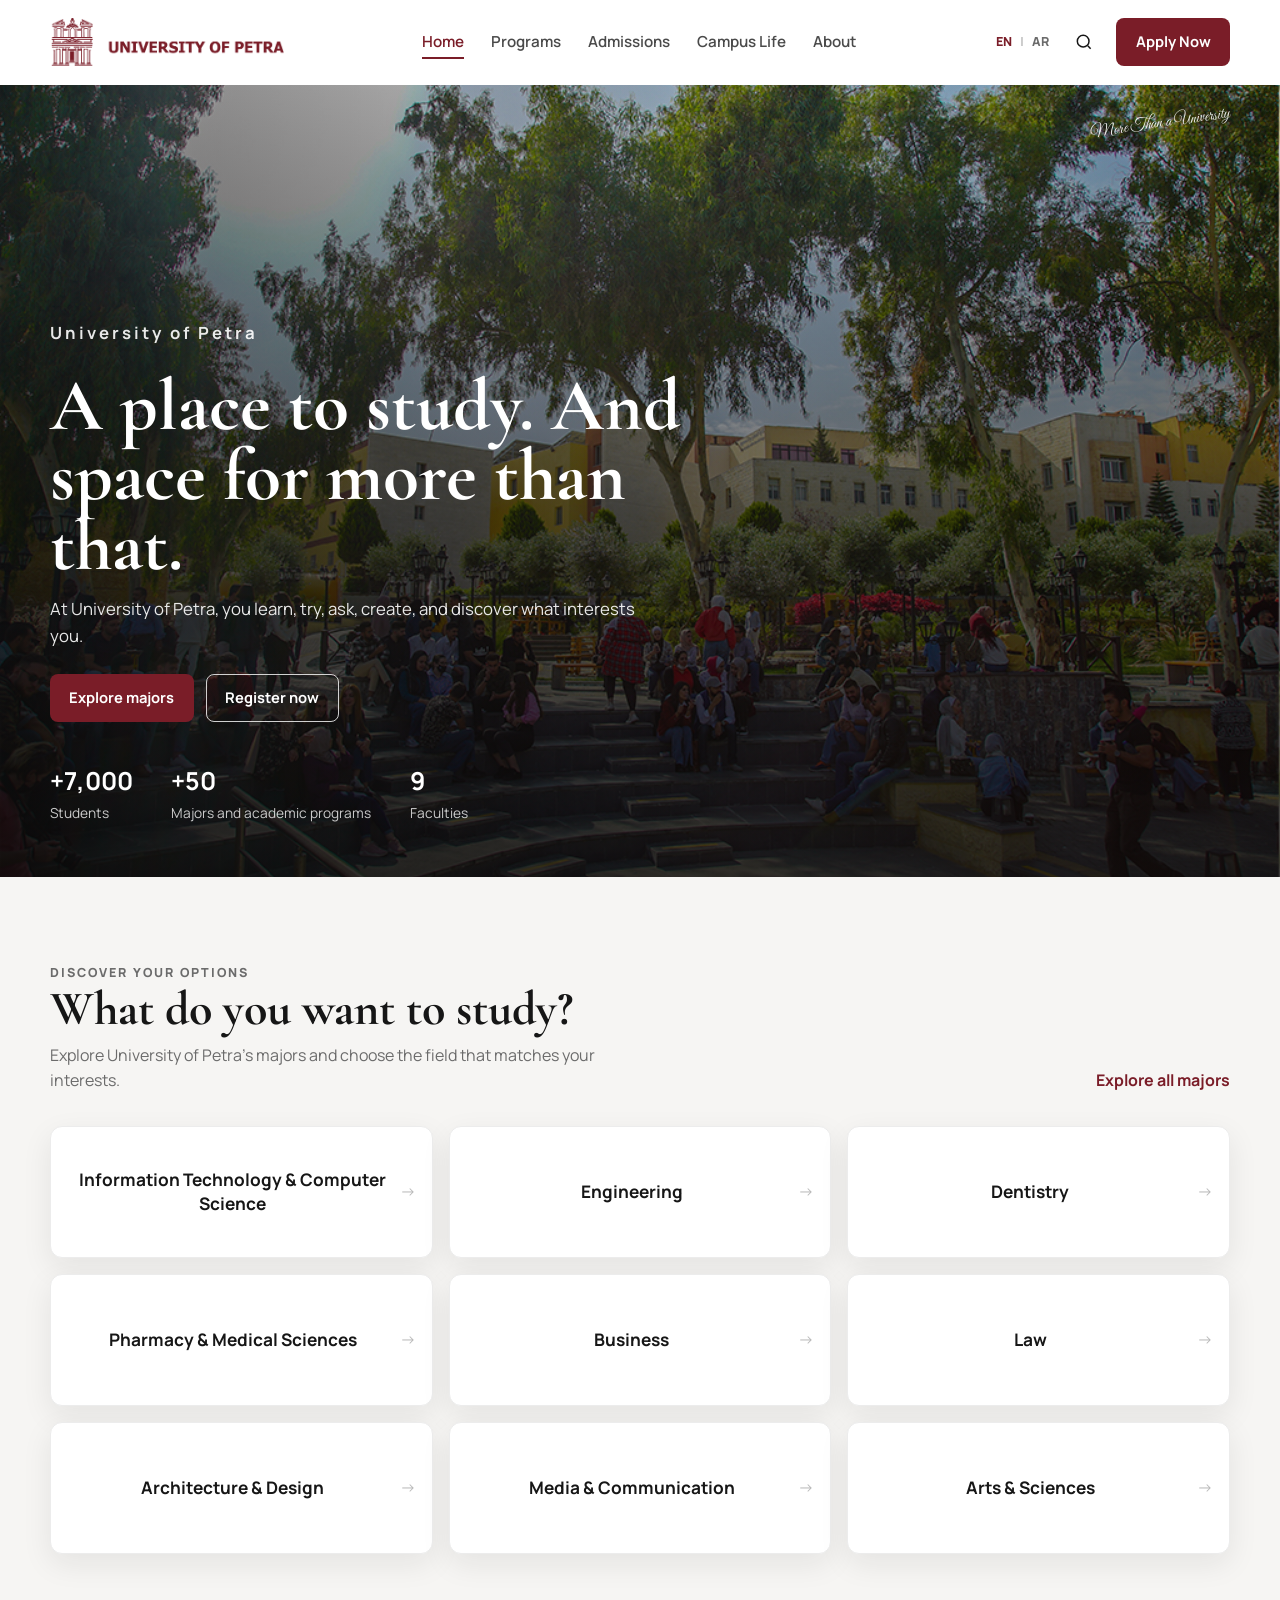
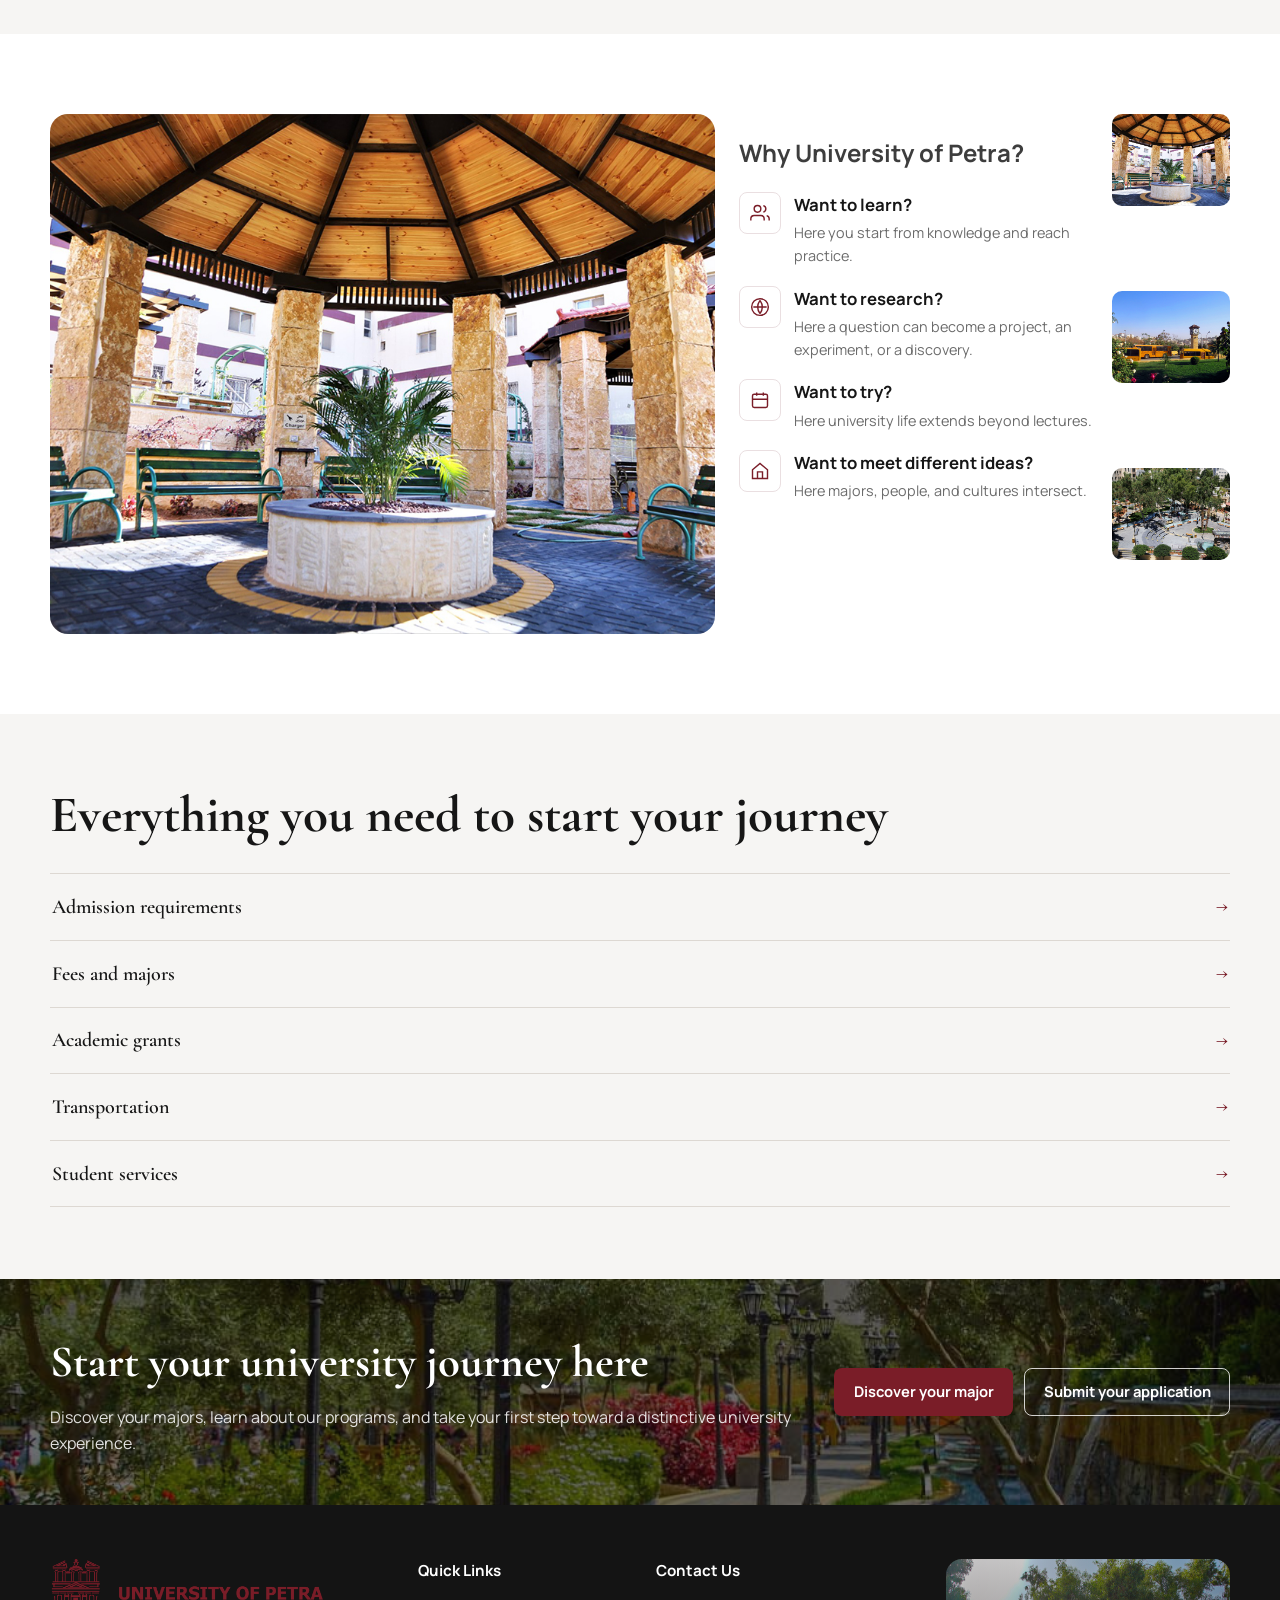
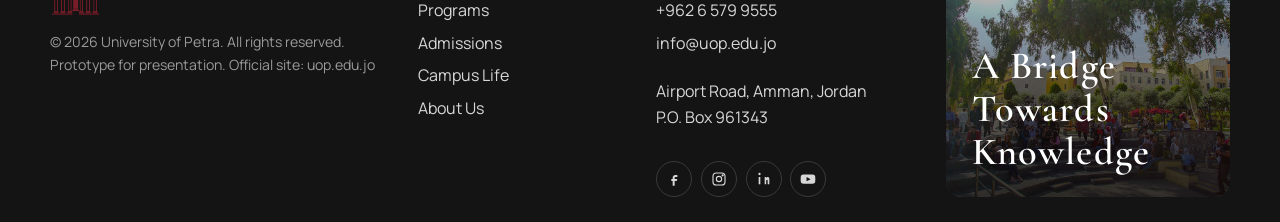
==== index.html @ ee1292a7 "Publish landing-page copy updates to GitHub Pages." ====
<!DOCTYPE html>
<html lang="en">
  <head>
    <meta charset="utf-8" />
    <meta name="viewport" content="width=device-width, initial-scale=1" />
    <title>University of Petra | Your Future Starts Here</title>
    <meta
      name="description"
      content="University of Petra in Amman, Jordan is home to 7,000 undergraduate and master's students across nine faculties. Explore programs, admissions, and campus life."
    />
    <link rel="canonical" href="https://www.uop.edu.jo/En/Pages/default.aspx" />
    <link rel="alternate" hreflang="en" href="index.html" />
    <link rel="alternate" hreflang="ar" href="ar/index.html" />
    <link rel="alternate" hreflang="x-default" href="index.html" />
    <meta name="robots" content="index,follow" />
    <meta property="og:type" content="website" />
    <meta property="og:title" content="University of Petra | Your Future Starts Here" />
    <meta
      property="og:description"
      content="A private university in Amman, Jordan with nine faculties, 7,000 students, and a multicultural campus community."
    />
    <meta property="og:url" content="https://www.uop.edu.jo/En/Pages/default.aspx" />
    <meta property="og:image" content="assets/images/hero-campus.jpg" />
    <meta property="og:locale" content="en_JO" />
    <meta name="twitter:card" content="summary_large_image" />
    <meta name="twitter:title" content="University of Petra" />
    <meta
      name="twitter:description"
      content="Discover undergraduate and master's programs at University of Petra in Amman, Jordan."
    />
    <link rel="icon" href="assets/images/favicon.png" type="image/png" />
    <link rel="preconnect" href="https://fonts.googleapis.com" />
    <link rel="preconnect" href="https://fonts.gstatic.com" crossorigin />
    <link
      href="https://fonts.googleapis.com/css2?family=Cormorant+Garamond:wght@600;700&family=Great+Vibes&family=Manrope:wght@400;600;700;800&display=swap"
      rel="stylesheet"
    />
    <link rel="stylesheet" href="css/style.css" />
    <script type="application/ld+json">
      {
        "@context": "https://schema.org",
        "@type": "CollegeOrUniversity",
        "name": "University of Petra",
        "alternateName": ["جامعة البترا", "UOP", "Petra University"],
        "url": "https://www.uop.edu.jo/En/Pages/default.aspx",
        "logo": "https://www.uop.edu.jo/assets/images/petra_logoEn.png",
        "email": "info@uop.edu.jo",
        "telephone": "+962-6-5799555",
        "address": {
          "@type": "PostalAddress",
          "streetAddress": "Airport Road",
          "addressLocality": "Amman",
          "addressCountry": "JO",
          "postOfficeBoxNumber": "961343"
        },
        "sameAs": [
          "https://www.facebook.com/uopface",
          "https://www.instagram.com/petra.university/",
          "https://www.linkedin.com/school/universityofpetra/",
          "https://www.youtube.com/channel/UCcmWMT3PYpx-qpSswsHRiRg",
          "https://twitter.com/petrauniversity"
        ]
      }
    </script>
  </head>
  <body>
    <a class="skip-link" href="#main">Skip to content</a>
    <header class="site-header">
      <div class="header-inner">
        <a class="brand" href="index.html">
          <img class="brand__logo" src="assets/images/uop-logo.png" width="320" height="80" alt="University of Petra Logo - A Bridge Towards Knowledge" />
        </a>
        <nav class="primary-nav" id="primary-nav" aria-label="Primary">
          <ul>
            <li><a href="index.html" aria-current="page">Home</a></li>
            <li><a href="programs.html">Programs</a></li>
            <li><a href="admissions.html">Admissions</a></li>
            <li><a href="campus-life.html">Campus Life</a></li>
            <li><a href="about.html">About</a></li>
            <li class="nav-apply"><a class="btn btn--primary" href="https://edugate.uop.edu.jo/faces/ui/pages/guest/admissionOnline/index.xhtml" rel="noopener noreferrer">Apply Now</a></li>
          </ul>
        </nav>
        <div class="header-actions">
          <nav class="lang-switch" aria-label="Language">
            <a href="index.html" hreflang="en" aria-current="true">EN</a>
            <span aria-hidden="true">|</span>
            <a href="ar/index.html" hreflang="ar" lang="ar">AR</a>
          </nav>
          <button class="icon-btn" type="button" data-open-search aria-haspopup="dialog" aria-controls="search-dialog">
            <span class="visually-hidden">Search</span>
            <svg viewBox="0 0 24 24" fill="none" stroke="currentColor" stroke-width="1.8" aria-hidden="true"><circle cx="11" cy="11" r="7"/><path d="m20 20-3.5-3.5"/></svg>
          </button>
          <a class="btn btn--primary" href="https://edugate.uop.edu.jo/faces/ui/pages/guest/admissionOnline/index.xhtml" rel="noopener noreferrer">Apply Now</a>
          <button class="nav-toggle" type="button" aria-expanded="false" aria-controls="primary-nav" aria-label="Open menu">
            <span></span>
          </button>
        </div>
      </div>
    </header>

    <main id="main">
      <section class="hero">
        <div class="hero__media">
          <img
            src="assets/images/hero-campus.jpg"
            width="1600"
            height="900"
            alt="Students gathering on the stone amphitheater steps of the University of Petra campus in Amman"
            fetchpriority="high"
          />
        </div>
        <p class="hero__script">More Than a University</p>
        <div class="container hero__content">
          <p class="hero__kicker">University of Petra</p>
          <h1>A place to study. And space for more than that.</h1>
          <p>
            At University of Petra, you learn, try, ask, create, and discover what interests you.
          </p>
          <div class="hero__actions">
            <a class="btn btn--primary" href="programs.html">Explore majors</a>
            <a class="btn btn--ghost" href="https://edugate.uop.edu.jo/faces/ui/pages/guest/admissionOnline/index.xhtml" rel="noopener noreferrer">Register now</a>
          </div>
          <div class="hero__stats">
            <div><strong>+7,000</strong><span>Students</span></div>
            <div><strong>+50</strong><span>Majors and academic programs</span></div>
            <div><strong>9</strong><span>Faculties</span></div>
          </div>
        </div>
      </section>

      <section class="section section--wash" id="programs">
        <div class="container">
          <div class="section-head">
            <div>
              <p class="eyebrow">Discover your options</p>
              <h2>What do you want to study?</h2>
              <p>Explore University of Petra’s majors and choose the field that matches your interests.</p>
            </div>
            <a class="text-link" href="programs.html">Explore all majors</a>
          </div>
          <div class="interest-grid" data-faculty-grid>
            <noscript>
              <p><a href="programs.html">View all faculties and programs</a></p>
            </noscript>
          </div>
        </div>
      </section>

      <section class="section" id="campus">
        <div class="container campus">
          <article class="campus-feature">
            <img src="assets/images/campus-main.jpg" width="900" height="700" alt="Stone pavilion and courtyard seating on the University of Petra campus" loading="lazy" />
          </article>
          <div class="campus-aside">
            <div>
              <h2>Why University of Petra?</h2>
              <ul class="life-list">
              <li>
                <a href="https://www.uop.edu.jo/En/StudentsAffairs/Pages/StudentClubs.aspx" rel="noopener noreferrer">
                  <span class="life-icon"><svg viewBox="0 0 24 24" fill="none" stroke="currentColor" stroke-width="1.7"><path d="M17 21v-2a4 4 0 0 0-4-4H5a4 4 0 0 0-4 4v2"/><circle cx="9" cy="7" r="4"/><path d="M23 21v-2a4 4 0 0 0-3-3.87M16 3.13a4 4 0 0 1 0 7.75"/></svg></span>
                  <span>
                    <h3>Want to learn?</h3>
                    <p>Here you start from knowledge and reach practice.</p>
                  </span>
                </a>
              </li>
              <li>
                <a href="https://www.uop.edu.jo/en/studentsaffairs/pages/sportsactivitydepartment.aspx" rel="noopener noreferrer">
                  <span class="life-icon"><svg viewBox="0 0 24 24" fill="none" stroke="currentColor" stroke-width="1.7"><circle cx="12" cy="12" r="10"/><path d="M4 12h16M12 4a14 14 0 0 1 0 16M12 4a14 14 0 0 0 0 16"/></svg></span>
                  <span>
                    <h3>Want to research?</h3>
                    <p>Here a question can become a project, an experiment, or a discovery.</p>
                  </span>
                </a>
              </li>
              <li>
                <a href="https://uop.edu.jo/En/News/Pages/26-48.aspx" rel="noopener noreferrer">
                  <span class="life-icon"><svg viewBox="0 0 24 24" fill="none" stroke="currentColor" stroke-width="1.7"><rect x="3" y="5" width="18" height="16" rx="2"/><path d="M16 3v4M8 3v4M3 11h18"/></svg></span>
                  <span>
                    <h3>Want to try?</h3>
                    <p>Here university life extends beyond lectures.</p>
                  </span>
                </a>
              </li>
              <li>
                <a href="https://www.uop.edu.jo/En/StudentsAffairs/Pages/FemaleStudentHousing.aspx" rel="noopener noreferrer">
                  <span class="life-icon"><svg viewBox="0 0 24 24" fill="none" stroke="currentColor" stroke-width="1.7"><path d="M3 10.5 12 3l9 7.5V21H3z"/><path d="M9 21v-8h6v8"/></svg></span>
                  <span>
                    <h3>Want to meet different ideas?</h3>
                    <p>Here majors, people, and cultures intersect.</p>
                  </span>
                </a>
              </li>
            </ul>
            </div>
            <div class="life-thumbs">
              <img src="assets/images/campus-clubs.jpg" width="236" height="184" alt="Campus pavilion used by students between classes" loading="lazy" />
              <img src="assets/images/campus-sports.jpg" width="236" height="184" alt="University of Petra buses and landscaped campus near the clock tower" loading="lazy" />
              <img src="assets/images/campus-events.jpg" width="236" height="184" alt="Landscaped courtyard and amphitheater used for campus gatherings" loading="lazy" />
            </div>
          </div>
        </div>
      </section>

      <section class="specific" id="specific" aria-labelledby="specific-heading">
        <div class="container">
          <h2 id="specific-heading">Everything you need to start your journey</h2>
          <ul class="specific-list">
            <li>
              <a href="https://uop.edu.jo/En/AdmissionsAndRegistration/Pages/AdmissionRequirements.aspx" rel="noopener noreferrer">
                <span>Admission requirements</span>
                <span class="specific-list__arrow" aria-hidden="true">→</span>
              </a>
            </li>
            <li>
              <a href="https://uop.edu.jo/En/AdmissionsAndRegistration/Pages/UniversityMajor.aspx" rel="noopener noreferrer">
                <span>Fees and majors</span>
                <span class="specific-list__arrow" aria-hidden="true">→</span>
              </a>
            </li>
            <li>
              <a href="https://uop.edu.jo/En/AdmissionsAndRegistration/Pages/AcademicGrants.aspx" rel="noopener noreferrer">
                <span>Academic grants</span>
                <span class="specific-list__arrow" aria-hidden="true">→</span>
              </a>
            </li>
            <li>
              <a href="https://www.uop.edu.jo/en/generalservicesdepartment/pages/transportation.aspx" rel="noopener noreferrer">
                <span>Transportation</span>
                <span class="specific-list__arrow" aria-hidden="true">→</span>
              </a>
            </li>
            <li>
              <a href="https://www.uop.edu.jo/En/StudentsAffairs/Pages/default.aspx" rel="noopener noreferrer">
                <span>Student services</span>
                <span class="specific-list__arrow" aria-hidden="true">→</span>
              </a>
            </li>
          </ul>
        </div>
      </section>

      <section class="cta">
        <img src="assets/images/cta-banner.jpg" width="1600" height="500" alt="Garden walkway and water feature on the University of Petra campus" loading="lazy" />
        <div class="cta-inner">
          <div>
            <h2>Start your university journey here</h2>
            <p>Discover your majors, learn about our programs, and take your first step toward a distinctive university experience.</p>
          </div>
          <div class="cta__actions">
            <a class="btn btn--on-dark" href="programs.html">Discover your major</a>
            <a class="btn btn--ghost" href="https://edugate.uop.edu.jo/faces/ui/pages/guest/admissionOnline/index.xhtml" rel="noopener noreferrer">Submit your application</a>
          </div>
        </div>
      </section>
    </main>

    <footer class="site-footer">
      <div class="container footer-grid">
        <div>
          <a class="brand" href="index.html">
            <img class="brand__logo" src="assets/images/uop-logo.png" width="320" height="80" alt="University of Petra Logo - A Bridge Towards Knowledge" />
          </a>
          <p class="footer-copy">© <span data-year>2026</span> University of Petra. All rights reserved.<br />Prototype for presentation. Official site: uop.edu.jo</p>
        </div>
        <div>
          <h2>Quick Links</h2>
          <ul>
            <li><a href="programs.html">Programs</a></li>
            <li><a href="admissions.html">Admissions</a></li>
            <li><a href="campus-life.html">Campus Life</a></li>
            <li><a href="about.html">About Us</a></li>
          </ul>
        </div>
        <div>
          <h2>Contact Us</h2>
          <div class="contact-list">
            <a href="tel:+96265799555">+962 6 579 9555</a>
            <a href="mailto:info@uop.edu.jo">info@uop.edu.jo</a>
            <p>Airport Road, Amman, Jordan<br />P.O. Box 961343</p>
          </div>
          <div class="social">
            <a href="https://www.facebook.com/uopface" rel="noopener noreferrer" aria-label="Facebook"><svg viewBox="0 0 24 24" fill="currentColor"><path d="M14 9h3V6h-3c-2.2 0-4 1.8-4 4v2H8v3h2v7h3v-7h3l1-3h-4v-2c0-.6.4-1 1-1z"/></svg></a>
            <a href="https://www.instagram.com/petra.university/" rel="noopener noreferrer" aria-label="Instagram"><svg viewBox="0 0 24 24" fill="none" stroke="currentColor" stroke-width="1.7"><rect x="3" y="3" width="18" height="18" rx="5"/><circle cx="12" cy="12" r="4"/><circle cx="17.5" cy="6.5" r="0.8" fill="currentColor"/></svg></a>
            <a href="https://www.linkedin.com/school/universityofpetra/" rel="noopener noreferrer" aria-label="LinkedIn"><svg viewBox="0 0 24 24" fill="currentColor"><path d="M6.5 9H4v11h2.5zm-1.25-6.2A1.75 1.75 0 1 0 6.99 4.6 1.75 1.75 0 0 0 5.25 2.8zM20 20h-2.5v-5.6c0-1.9-2.2-1.8-2.2 0V20H13V9h2.4v1.5c1.1-2 4.6-2.2 4.6 1.9z"/></svg></a>
            <a href="https://www.youtube.com/channel/UCcmWMT3PYpx-qpSswsHRiRg" rel="noopener noreferrer" aria-label="YouTube"><svg viewBox="0 0 24 24" fill="currentColor"><path d="M23 12.2s0-3.2-.4-4.6c-.2-.9-.9-1.6-1.8-1.8C19.2 5.4 12 5.4 12 5.4s-7.2 0-8.8.4c-.9.2-1.6.9-1.8 1.8C1 9 1 12.2 1 12.2s0 3.2.4 4.6c.2.9.9 1.6 1.8 1.8 1.6.4 8.8.4 8.8.4s7.2 0 8.8-.4c.9-.2 1.6-.9 1.8-1.8.4-1.4.4-4.6.4-4.6zM9.8 15.5v-6.6l6.2 3.3z"/></svg></a>
          </div>
        </div>
        <div class="footer-motto">
          <img src="assets/images/hero-campus.jpg" alt="" loading="lazy" />
          <p>A Bridge Towards Knowledge</p>
        </div>
      </div>
    </footer>

    <dialog id="search-dialog" aria-labelledby="search-title">
      <div class="dialog-body">
        <div class="dialog-head">
          <h2 id="search-title">Search</h2>
          <button class="icon-btn" type="button" data-close-dialog aria-label="Close search">×</button>
        </div>
        <label class="visually-hidden" for="site-search">Search the site</label>
        <input id="site-search" type="search" placeholder="Search faculties, admissions, campus..." />
        <div id="search-results"></div>
      </div>
    </dialog>

    <dialog id="video-dialog" aria-labelledby="video-title">
      <div class="dialog-body">
        <div class="dialog-head">
          <h2 id="video-title">University of Petra on YouTube</h2>
          <button class="icon-btn" type="button" data-close-dialog aria-label="Close">×</button>
        </div>
        <div class="video-frame">
          <p>
            Watch official university videos on the
            <a href="https://www.youtube.com/channel/UCcmWMT3PYpx-qpSswsHRiRg" rel="noopener noreferrer">University of Petra YouTube channel</a>.
          </p>
        </div>
      </div>
    </dialog>

    <script src="js/data.js" defer></script>
    <script src="js/main.js" defer></script>
  </body>
</html>
---- css/style.css ----
:root {
  --maroon: #7a1d28;
  --maroon-dark: #5c141d;
  --maroon-soft: #f6e9eb;
  --ink: #161616;
  --text: #3d3d3d;
  --muted: #6b6b6b;
  --line: #e6e6e6;
  --paper: #ffffff;
  --wash: #f6f5f3;
  --footer: #141414;
  --radius: 10px;
  --radius-lg: 18px;
  --shadow: 0 10px 30px rgba(22, 22, 22, 0.08);
  --container: 1180px;
  --header-h: 84px;
  --font: "Manrope", "Segoe UI", Tahoma, sans-serif;
  --serif: "Cormorant Garamond", Georgia, "Times New Roman", serif;
  --script: "Great Vibes", "Segoe Script", cursive;
  color-scheme: light;
}

*,
*::before,
*::after {
  box-sizing: border-box;
}

html {
  scroll-behavior: smooth;
}

body {
  margin: 0;
  font-family: var(--font);
  color: var(--text);
  background: var(--paper);
  line-height: 1.6;
  overflow-x: hidden;
}

img {
  max-width: 100%;
  height: auto;
  display: block;
}

a {
  color: inherit;
}

button,
input {
  font: inherit;
}

:focus-visible {
  outline: 2px solid var(--maroon);
  outline-offset: 3px;
}

.skip-link {
  position: absolute;
  inset-inline-start: 1rem;
  top: -100px;
  background: var(--maroon);
  color: #fff;
  padding: 0.7rem 1rem;
  z-index: 1000;
}

.skip-link:focus {
  top: 0.75rem;
}

.visually-hidden {
  position: absolute;
  width: 1px;
  height: 1px;
  padding: 0;
  margin: -1px;
  overflow: hidden;
  clip: rect(0, 0, 0, 0);
  white-space: nowrap;
  border: 0;
}

.container {
  width: min(calc(100% - 2rem), var(--container));
  margin-inline: auto;
}

.site-header {
  position: sticky;
  top: 0;
  z-index: 50;
  background: #fff;
  min-height: var(--header-h);
  display: flex;
  align-items: center;
  border-bottom: 1px solid transparent;
}

.site-header.is-scrolled {
  border-bottom-color: var(--line);
  box-shadow: 0 8px 24px rgba(0, 0, 0, 0.04);
}

.header-inner {
  display: flex;
  align-items: center;
  justify-content: space-between;
  flex-wrap: nowrap;
  gap: 1rem;
  width: min(calc(100% - 2rem), var(--container));
  margin-inline: auto;
  min-height: var(--header-h);
  height: var(--header-h);
}

.brand {
  display: flex;
  align-items: center;
  text-decoration: none;
  color: var(--ink);
  flex-shrink: 0;
}

.brand__logo {
  height: 48px;
  width: auto;
  max-width: min(260px, 46vw);
  display: block;
}

.site-footer .brand__logo {
  height: 56px;
  max-width: 280px;
}

.nav-toggle {
  display: none;
  width: 44px;
  height: 44px;
  border: 0;
  background: transparent;
  cursor: pointer;
  padding: 0;
}

.nav-toggle span,
.nav-toggle span::before,
.nav-toggle span::after {
  display: block;
  width: 22px;
  height: 2px;
  background: var(--ink);
  position: relative;
  margin-inline: auto;
}

.nav-toggle span::before,
.nav-toggle span::after {
  content: "";
  position: absolute;
  inset-inline-start: 0;
}

.nav-toggle span::before {
  top: -7px;
}

.nav-toggle span::after {
  top: 7px;
}

.primary-nav {
  flex: 1 1 auto;
  min-width: 0;
}

.primary-nav ul {
  display: flex;
  justify-content: center;
  flex-wrap: nowrap;
  gap: 1.7rem;
  list-style: none;
  margin: 0;
  padding: 0;
}

.primary-nav a {
  text-decoration: none;
  color: #4a4a4a;
  font-weight: 600;
  font-size: 0.95rem;
  padding: 0.4rem 0;
  position: relative;
}

.primary-nav a[aria-current="page"] {
  color: var(--maroon);
}

.primary-nav a[aria-current="page"]::after {
  content: "";
  position: absolute;
  inset-inline: 0;
  bottom: 0;
  height: 2px;
  background: var(--maroon);
}

.nav-apply {
  display: none;
}

.lang-switch {
  display: flex;
  align-items: center;
  gap: 0.35rem;
  font-weight: 800;
  font-size: 0.78rem;
  flex-shrink: 0;
}

.lang-switch a {
  text-decoration: none;
  color: #6b6b6b;
  padding: 0.2rem 0.15rem;
}

.lang-switch a[aria-current="true"] {
  color: var(--maroon);
}

.lang-switch span {
  color: #c5c5c5;
}

.header-actions {
  display: flex;
  flex-direction: row;
  flex-wrap: nowrap;
  align-items: center;
  gap: 0.7rem;
  flex-shrink: 0;
}

.header-actions .btn {
  white-space: nowrap;
  flex-shrink: 0;
}

.icon-btn {
  width: 42px;
  height: 42px;
  border: 0;
  background: transparent;
  color: var(--ink);
  cursor: pointer;
  display: grid;
  place-items: center;
}

.icon-btn svg {
  width: 20px;
  height: 20px;
}

.btn {
  display: inline-flex;
  align-items: center;
  justify-content: center;
  gap: 0.5rem;
  min-height: 46px;
  padding: 0.7rem 1.15rem;
  border-radius: 8px;
  text-decoration: none;
  font-weight: 700;
  font-size: 0.92rem;
  border: 1px solid transparent;
  cursor: pointer;
  transition: transform 0.15s ease, background 0.15s ease, color 0.15s ease;
}

.btn:hover {
  transform: translateY(-1px);
}

.btn--primary {
  background: var(--maroon);
  color: #fff;
}

.btn--primary:hover {
  background: var(--maroon-dark);
}

.btn--ghost {
  background: transparent;
  color: #fff;
  border-color: rgba(255, 255, 255, 0.8);
}

.btn--light {
  background: #fff;
  color: var(--maroon);
}

.btn--on-dark {
  background: var(--maroon);
  color: #fff;
}

.eyebrow {
  color: var(--maroon);
  font-size: 0.78rem;
  font-weight: 800;
  letter-spacing: 0.16em;
  text-transform: uppercase;
  margin: 0 0 0.55rem;
}

.hero {
  position: relative;
  min-height: min(88vh, 820px);
  color: #fff;
  display: flex;
  align-items: flex-end;
  isolation: isolate;
}

.hero__media {
  position: absolute;
  inset: 0;
  z-index: -2;
}

.hero__media img {
  width: 100%;
  height: 100%;
  object-fit: cover;
  object-position: center 45%;
}

.hero::after {
  content: "";
  position: absolute;
  inset: 0;
  z-index: -1;
  background:
    linear-gradient(180deg, rgba(10, 8, 8, 0.08) 0%, rgba(10, 8, 8, 0.55) 55%, rgba(10, 8, 8, 0.78) 100%),
    linear-gradient(90deg, rgba(10, 8, 8, 0.45) 0%, rgba(10, 8, 8, 0.08) 55%);
}

.hero__script {
  position: absolute;
  inset-block-start: 1.6rem;
  inset-inline-end: max(1.5rem, calc((100% - var(--container)) / 2));
  font-family: var(--script);
  font-size: clamp(1.8rem, 3vw, 2.7rem);
  transform: rotate(-8deg);
  color: rgba(255, 255, 255, 0.92);
  pointer-events: none;
}

.hero__content {
  padding: 4.5rem 0 3.2rem;
  max-width: 640px;
}

@media (min-width: 1025px) {
  .hero__content {
    margin-inline-start: max(1rem, calc((100% - var(--container)) / 2));
    margin-inline-end: auto;
  }
}

.hero__kicker {
  letter-spacing: 0.18em;
  font-size: 0.78rem;
  font-weight: 700;
  margin: 0 0 0.8rem;
}

.hero h1 {
  font-family: var(--serif);
  font-size: clamp(2.6rem, 6vw, 4.6rem);
  line-height: 0.95;
  color: #fff;
  margin: 0 0 1rem;
  font-weight: 700;
}

.hero p {
  max-width: 38rem;
  color: rgba(255, 255, 255, 0.9);
  margin: 0 0 1.5rem;
  font-size: 1.05rem;
}

.hero__actions {
  display: flex;
  flex-wrap: wrap;
  gap: 0.75rem;
  margin-bottom: 2.4rem;
}

.hero__stats {
  display: flex;
  flex-wrap: wrap;
  gap: 2rem 2.4rem;
}

.hero__stats div strong {
  display: block;
  font-size: 1.55rem;
  color: #fff;
}

.hero__stats div span {
  font-size: 0.86rem;
  color: rgba(255, 255, 255, 0.78);
}

.section {
  padding: 5rem 0;
}

.section--wash {
  background: var(--wash);
}

.section-head {
  display: grid;
  grid-template-columns: 1fr auto;
  gap: 1rem 2rem;
  align-items: end;
  margin-bottom: 2rem;
}

.section-head h2,
.page-hero h1,
.faculty-panel h2 {
  font-family: var(--serif);
  color: var(--ink);
  font-size: clamp(2rem, 4vw, 3rem);
  line-height: 1.1;
  margin: 0;
}

.section-head p {
  margin: 0.4rem 0 0;
  color: var(--muted);
  max-width: 36rem;
}

.text-link {
  color: var(--maroon);
  font-weight: 700;
  text-decoration: none;
}

.text-link:hover {
  text-decoration: underline;
}

.interest-grid {
  display: grid;
  grid-template-columns: repeat(3, 1fr);
  gap: 1rem;
}

.interest-card {
  background: #fff;
  border: 1px solid #ececec;
  border-radius: 12px;
  padding-block: 1.55rem;
  padding-inline: 1.35rem 2.4rem;
  min-height: 132px;
  text-decoration: none;
  display: flex;
  align-items: center;
  justify-content: center;
  text-align: center;
  box-shadow: var(--shadow);
  position: relative;
  transition: transform 0.15s ease, box-shadow 0.15s ease;
}

.interest-card:hover {
  transform: translateY(-3px);
  box-shadow: 0 12px 28px rgba(50, 30, 28, 0.1);
}

.interest-card:hover h3 {
  color: var(--maroon);
}

.interest-card h3 {
  margin: 0;
  color: var(--ink);
  font-size: 1.08rem;
  line-height: 1.35;
  overflow-wrap: anywhere;
  transition: color 0.15s ease;
}

.interest-card__icon,
.interest-card__meta {
  display: none;
}

.interest-card__arrow {
  position: absolute;
  inset-inline-end: 1rem;
  top: 50%;
  transform: translateY(-50%);
  color: #b9b9b9;
}

.campus {
  display: grid;
  grid-template-columns: 1.15fr 0.85fr;
  gap: 1.5rem;
  align-items: stretch;
}

.campus-feature {
  position: relative;
  min-height: 520px;
  border-radius: var(--radius-lg);
  overflow: hidden;
  color: #fff;
}

.campus-feature img {
  width: 100%;
  height: 100%;
  object-fit: cover;
  position: absolute;
  inset: 0;
}

.campus-feature__copy {
  position: relative;
  z-index: 1;
  height: 100%;
  display: flex;
  flex-direction: column;
  justify-content: flex-end;
  padding: 2rem;
  background: linear-gradient(180deg, transparent 20%, rgba(12, 8, 8, 0.78) 100%);
}

.campus-feature .eyebrow {
  display: inline-block;
  background: var(--maroon);
  color: #fff;
  padding: 0.28rem 0.55rem;
  border-radius: 4px;
  letter-spacing: 0.12em;
}

.campus-feature h2 {
  font-family: var(--serif);
  font-size: clamp(2rem, 4vw, 2.8rem);
  margin: 0.2rem 0 0.7rem;
  color: #fff;
}

.campus-aside {
  display: grid;
  grid-template-columns: 1fr auto;
  gap: 1rem;
}

.life-list {
  list-style: none;
  margin: 0;
  padding: 0;
  display: grid;
  gap: 1.15rem;
}

.life-list a {
  display: grid;
  grid-template-columns: 42px 1fr;
  gap: 0.85rem;
  text-decoration: none;
  align-items: start;
}

.life-list h3 {
  margin: 0;
  color: var(--ink);
  font-size: 1.05rem;
}

.life-list p {
  margin: 0.15rem 0 0;
  color: var(--muted);
  font-size: 0.9rem;
}

.life-icon {
  width: 42px;
  height: 42px;
  border-radius: 8px;
  border: 1px solid #eadfe1;
  color: var(--maroon);
  display: grid;
  place-items: center;
}

.life-icon svg {
  width: 20px;
  height: 20px;
}

.life-thumbs {
  display: grid;
  gap: 0.7rem;
}

.life-thumbs img {
  width: 118px;
  height: 92px;
  object-fit: cover;
  border-radius: 10px;
}

.specific {
  background: var(--wash);
  padding: 4.5rem 0;
}

.specific h2 {
  font-family: var(--serif);
  color: var(--ink);
  font-size: clamp(2rem, 4.5vw, 3.2rem);
  line-height: 1.15;
  font-weight: 700;
  margin: 0 0 1.8rem;
  white-space: nowrap;
}

.specific-list {
  list-style: none;
  margin: 0;
  padding: 0;
  border-top: 1px solid #ddd8d2;
}

.specific-list a {
  display: flex;
  align-items: center;
  justify-content: space-between;
  gap: 1rem;
  min-height: 64px;
  padding: 1.05rem 0.15rem;
  border-bottom: 1px solid #ddd8d2;
  text-decoration: none;
  color: var(--ink);
  font-family: var(--serif);
  font-size: clamp(1.05rem, 2vw, 1.25rem);
  font-weight: 600;
}

.specific-list a:hover,
.specific-list a:focus-visible {
  color: var(--maroon);
}

.specific-list__arrow {
  color: var(--maroon);
  font-size: 1.15rem;
  flex-shrink: 0;
  transition: transform 0.15s ease;
}

.specific-list a:hover .specific-list__arrow {
  transform: translateX(4px);
}

[dir="rtl"] .specific-list a:hover .specific-list__arrow {
  transform: translateX(-4px);
}

.journey {
  text-align: center;
}

.journey h2 {
  font-family: var(--serif);
  font-size: clamp(2rem, 4vw, 3rem);
  margin: 0.2rem 0 0.4rem;
  color: var(--ink);
}

.steps {
  display: grid;
  grid-template-columns: repeat(4, 1fr);
  gap: 1rem;
  margin-top: 2.6rem;
  position: relative;
}

.steps::before {
  content: "";
  position: absolute;
  top: 27px;
  inset-inline: 8%;
  border-top: 2px dotted #d7c4c7;
  z-index: 0;
}

.step {
  position: relative;
  z-index: 1;
}

.step__num {
  width: 54px;
  height: 54px;
  margin-inline: auto;
  border-radius: 50%;
  background: var(--maroon);
  color: #fff;
  display: grid;
  place-items: center;
  font-weight: 800;
  font-size: 1.2rem;
}

.step h3 {
  margin: 1rem 0 0.3rem;
  color: var(--ink);
}

.step p {
  margin: 0;
  color: var(--muted);
  font-size: 0.92rem;
}

.cta {
  position: relative;
  color: #fff;
  isolation: isolate;
  min-height: 220px;
  display: flex;
  align-items: center;
}

.cta img {
  position: absolute;
  inset: 0;
  width: 100%;
  height: 100%;
  object-fit: cover;
  z-index: -2;
}

.cta::after {
  content: "";
  position: absolute;
  inset: 0;
  background: rgba(12, 8, 8, 0.58);
  z-index: -1;
}

.cta-inner {
  display: flex;
  justify-content: space-between;
  gap: 1.5rem;
  align-items: center;
  width: min(calc(100% - 2rem), var(--container));
  margin-inline: auto;
  padding: 3rem 0;
}

.cta h2 {
  font-family: var(--serif);
  font-size: clamp(2rem, 4vw, 2.8rem);
  margin: 0 0 0.4rem;
  color: #fff;
}

.cta p {
  margin: 0;
  color: rgba(255, 255, 255, 0.86);
}

.cta__actions {
  display: flex;
  flex-wrap: wrap;
  gap: 0.7rem;
  flex-shrink: 0;
}

.site-footer {
  background: var(--footer);
  color: #d7d7d7;
  padding: 3.4rem 0 1.6rem;
}

.footer-grid {
  display: grid;
  grid-template-columns: 1.3fr 0.8fr 1fr 1.1fr;
  gap: 2rem;
}

.site-footer a {
  color: #d7d7d7;
  text-decoration: none;
}

.site-footer a:hover {
  color: #fff;
}

.site-footer .brand {
  color: #fff;
}

.footer-copy {
  margin-top: 1rem;
  color: #9a9a9a;
  font-size: 0.88rem;
}

.footer-grid h2 {
  color: #fff;
  font-size: 0.95rem;
  margin: 0 0 0.9rem;
}

.footer-grid ul {
  list-style: none;
  margin: 0;
  padding: 0;
  display: grid;
  gap: 0.45rem;
}

.contact-list {
  display: grid;
  gap: 0.45rem;
  margin-bottom: 0.9rem;
}

.social {
  display: flex;
  gap: 0.55rem;
}

.social a {
  width: 36px;
  height: 36px;
  border: 1px solid #3a3a3a;
  border-radius: 50%;
  display: grid;
  place-items: center;
}

.social svg {
  width: 16px;
  height: 16px;
}

.footer-motto {
  position: relative;
  min-height: 200px;
  border-radius: 16px;
  overflow: hidden;
  display: flex;
  align-items: flex-end;
  padding: 1.5rem 1.6rem 1.4rem;
}

.footer-motto img {
  position: absolute;
  inset: 0;
  width: 100%;
  height: 100%;
  object-fit: cover;
  object-position: center 40%;
  opacity: 1;
  filter: none;
}

.footer-motto::after {
  content: "";
  position: absolute;
  inset: 0;
  background:
    linear-gradient(180deg, rgba(18, 10, 12, 0.15) 0%, rgba(18, 10, 12, 0.42) 48%, rgba(12, 8, 8, 0.78) 100%);
}

.footer-motto p {
  position: relative;
  z-index: 1;
  font-family: var(--serif);
  font-size: clamp(1.9rem, 3vw, 2.55rem);
  line-height: 1.12;
  letter-spacing: 0.03em;
  font-weight: 600;
  color: #fff;
  margin: 0;
  max-width: 10ch;
  text-shadow: 0 10px 28px rgba(0, 0, 0, 0.4);
}

.page-hero {
  background: var(--wash);
  padding: 3.2rem 0 2.4rem;
}

.page-hero p {
  max-width: 44rem;
  color: var(--muted);
}

.prose {
  max-width: 48rem;
}

.prose img {
  width: 100%;
  border-radius: var(--radius-lg);
  margin-bottom: 1.5rem;
}

.page-hero .btn {
  margin-inline-end: 0.8rem;
  margin-top: 0.8rem;
}

.primary-nav .btn {
  text-decoration: none;
  color: #fff;
}

.primary-nav .btn::after {
  display: none;
}

.primary-nav .nav-apply a.btn--primary {
  color: #fff;
  background: var(--maroon);
  border-bottom: 0;
}

.prose h2 {
  font-family: var(--serif);
  color: var(--ink);
  font-size: 1.8rem;
}

.faculty-panel,
.info-card {
  background: #fff;
  border: 1px solid var(--line);
  border-radius: 14px;
  padding: 1.4rem;
  box-shadow: var(--shadow);
}

.faculty-list,
.info-grid {
  display: grid;
  gap: 1rem;
}

.faculty-panel {
  display: grid;
  grid-template-columns: 52px 1fr;
  gap: 1rem;
}

.faculty-panel__icon {
  width: 52px;
  height: 52px;
  border-radius: 10px;
  background: var(--maroon-soft);
  color: var(--maroon);
  display: grid;
  place-items: center;
}

.faculty-panel__icon svg,
.faculty-panel__icon img {
  width: 24px;
  height: 24px;
}

.info-grid {
  grid-template-columns: repeat(2, 1fr);
}

.info-card h2 {
  margin-top: 0;
  font-size: 1.2rem;
  color: var(--ink);
}

.campus-lead-img {
  width: 100%;
  max-height: 420px;
  object-fit: cover;
  object-position: center 55%;
  border-radius: var(--radius-lg);
  margin-bottom: 1.5rem;
}

.campus-photo-grid {
  display: grid;
  grid-template-columns: repeat(2, 1fr);
  gap: 1rem;
}

.campus-photo-grid img {
  width: 100%;
  height: 260px;
  object-fit: cover;
  border-radius: 10px;
}

.info-card img {
  width: 100%;
  height: 220px;
  object-fit: cover;
  border-radius: 10px;
  margin-bottom: 1rem;
}

.search-hint {
  color: var(--muted);
}

dialog {
  border: 0;
  border-radius: 16px;
  padding: 0;
  width: min(92vw, 560px);
  box-shadow: 0 20px 60px rgba(0, 0, 0, 0.25);
}

dialog::backdrop {
  background: rgba(10, 8, 8, 0.55);
}

.dialog-body {
  padding: 1.3rem;
}

.dialog-head {
  display: flex;
  justify-content: space-between;
  align-items: center;
  gap: 1rem;
  margin-bottom: 0.8rem;
}

.dialog-head h2 {
  margin: 0;
  font-size: 1.15rem;
  color: var(--ink);
}

#site-search {
  width: 100%;
  min-height: 46px;
  border: 1px solid #ddd;
  border-radius: 8px;
  padding: 0.6rem 0.8rem;
}

#search-results {
  display: grid;
  gap: 0.5rem;
  margin-top: 0.9rem;
}

#search-results a {
  display: grid;
  text-decoration: none;
  padding: 0.7rem 0.4rem;
  border-bottom: 1px solid var(--line);
}

#search-results a span {
  color: var(--muted);
  font-size: 0.85rem;
}

.video-frame {
  aspect-ratio: 16 / 9;
  background: #111;
  display: grid;
  place-items: center;
  color: #fff;
  text-align: center;
  padding: 1.5rem;
}

body.nav-open {
  overflow: hidden;
}

@media (max-width: 1100px) {
  .nav-toggle {
    display: grid;
    place-items: center;
  }

  .header-actions .btn {
    display: none;
  }

  .lang-switch {
    font-size: 0.72rem;
  }

  .nav-apply {
    display: block;
    padding-top: 1rem;
  }

  .nav-apply .btn {
    width: 100%;
  }

  .primary-nav {
    position: fixed;
    inset: var(--header-h) 0 0 0;
    background: #fff;
    transform: translateX(100%);
    transition: transform 0.2s ease;
    padding: 1.2rem;
    overflow: auto;
    flex: none;
  }

  [dir="rtl"] .primary-nav {
    transform: translateX(-100%);
  }

  .primary-nav.is-open,
  [dir="rtl"] .primary-nav.is-open {
    transform: none;
  }

  .primary-nav ul {
    flex-direction: column;
    align-items: stretch;
    gap: 0;
  }

  .primary-nav a {
    display: block;
    padding: 0.9rem 0.2rem;
    font-size: 1.15rem;
    border-bottom: 1px solid var(--line);
  }

  .primary-nav .nav-apply a.btn--primary {
    color: #fff;
    border-bottom: 0;
    padding: 0.75rem 1.15rem;
    font-size: 0.95rem;
    text-align: center;
  }
}

@media (max-width: 1280px) {
  html[dir="rtl"] .nav-toggle {
    display: grid;
    place-items: center;
  }

  html[dir="rtl"] .header-actions .btn {
    display: none;
  }

  html[dir="rtl"] .nav-apply {
    display: block;
    padding-top: 1rem;
  }

  html[dir="rtl"] .nav-apply .btn {
    width: 100%;
  }

  html[dir="rtl"] .primary-nav {
    position: fixed;
    inset: var(--header-h) 0 0 0;
    background: #fff;
    transform: translateX(-100%);
    transition: transform 0.2s ease;
    padding: 1.2rem;
    overflow: auto;
    flex: none;
  }

  html[dir="rtl"] .primary-nav.is-open {
    transform: none;
  }

  html[dir="rtl"] .primary-nav ul {
    flex-direction: column;
    align-items: stretch;
    gap: 0;
  }

  html[dir="rtl"] .primary-nav a {
    display: block;
    padding: 0.9rem 0.2rem;
    font-size: 1.15rem;
    border-bottom: 1px solid var(--line);
  }

  html[dir="rtl"] .primary-nav .nav-apply a.btn--primary {
    color: #fff;
    border-bottom: 0;
    padding: 0.75rem 1.15rem;
    font-size: 0.95rem;
    text-align: center;
  }
}

@media (max-width: 1024px) {
  .interest-grid {
    grid-template-columns: repeat(2, 1fr);
  }

  .campus,
  .footer-grid {
    grid-template-columns: 1fr 1fr;
  }

  .steps {
    grid-template-columns: repeat(2, 1fr);
    gap: 2rem 1rem;
  }

  .steps::before {
    display: none;
  }

  .cta-inner,
  .section-head {
    grid-template-columns: 1fr;
    display: grid;
  }

  .life-thumbs img {
    width: 100%;
    height: 110px;
  }
}

@media (max-width: 820px) {
  .campus,
  .footer-grid,
  .campus-aside,
  .info-grid,
  .campus-photo-grid {
    grid-template-columns: 1fr;
  }

  .campus-feature {
    min-height: 420px;
  }

  .hero {
    min-height: 70vh;
  }

  .hero__script {
    font-size: 1.5rem;
    inset-block-start: 1rem;
  }
}

@media (max-width: 600px) {
  .interest-grid,
  .steps,
  .hero__actions,
  .cta__actions {
    grid-template-columns: 1fr;
  }

  .hero__actions,
  .cta__actions {
    display: grid;
  }

  .btn {
    width: 100%;
  }

  .header-actions .btn,
  .section-head .btn {
    width: auto;
  }

  .life-thumbs {
    grid-template-columns: repeat(3, 1fr);
  }

  .section,
  .specific {
    padding: 3.2rem 0;
  }

  .specific h2 {
    white-space: normal;
  }

  .hero__stats {
    gap: 1.2rem;
  }
}

@media (min-width: 1920px) {
  :root {
    --container: 1320px;
  }
}

@media (prefers-reduced-motion: reduce) {
  html {
    scroll-behavior: auto;
  }

  .btn,
  .interest-card,
  .primary-nav {
    transition: none;
  }
}

html[dir="rtl"] {
  --font: "Cairo", "Segoe UI", Tahoma, sans-serif;
  --serif: "Amiri", "Noto Naskh Arabic", Georgia, serif;
  --script: "Aref Ruqaa", "Amiri", serif;
}

html[dir="rtl"] body {
  line-height: 1.75;
}

html[dir="rtl"] .eyebrow,
html[dir="rtl"] .hero__kicker {
  letter-spacing: 0;
  text-transform: none;
  font-weight: 700;
}

html[dir="rtl"] .hero h1 {
  line-height: 1.18;
}

html[dir="rtl"] .section-head h2,
html[dir="rtl"] .page-hero h1,
html[dir="rtl"] .faculty-panel h2,
html[dir="rtl"] .specific h2,
html[dir="rtl"] .journey h2,
html[dir="rtl"] .cta h2,
html[dir="rtl"] .campus-feature h2 {
  line-height: 1.28;
}

html[dir="rtl"] .hero::after {
  background:
    linear-gradient(180deg, rgba(10, 8, 8, 0.08) 0%, rgba(10, 8, 8, 0.55) 55%, rgba(10, 8, 8, 0.78) 100%),
    linear-gradient(270deg, rgba(10, 8, 8, 0.45) 0%, rgba(10, 8, 8, 0.08) 55%);
}

html[dir="rtl"] .hero__script {
  transform: rotate(8deg);
}

html[dir="rtl"] .footer-motto p {
  max-width: 12ch;
}

html[dir="rtl"] .primary-nav,
html[dir="rtl"] .life-list,
html[dir="rtl"] .specific-list,
html[dir="rtl"] .page-hero,
html[dir="rtl"] .prose,
html[dir="rtl"] .info-card,
html[dir="rtl"] .dialog-body,
html[dir="rtl"] #site-search {
  text-align: right;
}

html[dir="rtl"] .journey,
html[dir="rtl"] .video-frame {
  text-align: center;
}

iframe[src*="blackbox"],
[id*="blackbox" i],
[class*="blackbox" i],
[class*="bbx-" i],
[data-blackbox],
blackbox-chat,
blackbox-agent {
  display: none !important;
  visibility: hidden !important;
  pointer-events: none !important;
  width: 0 !important;
  height: 0 !important;
  opacity: 0 !important;
}
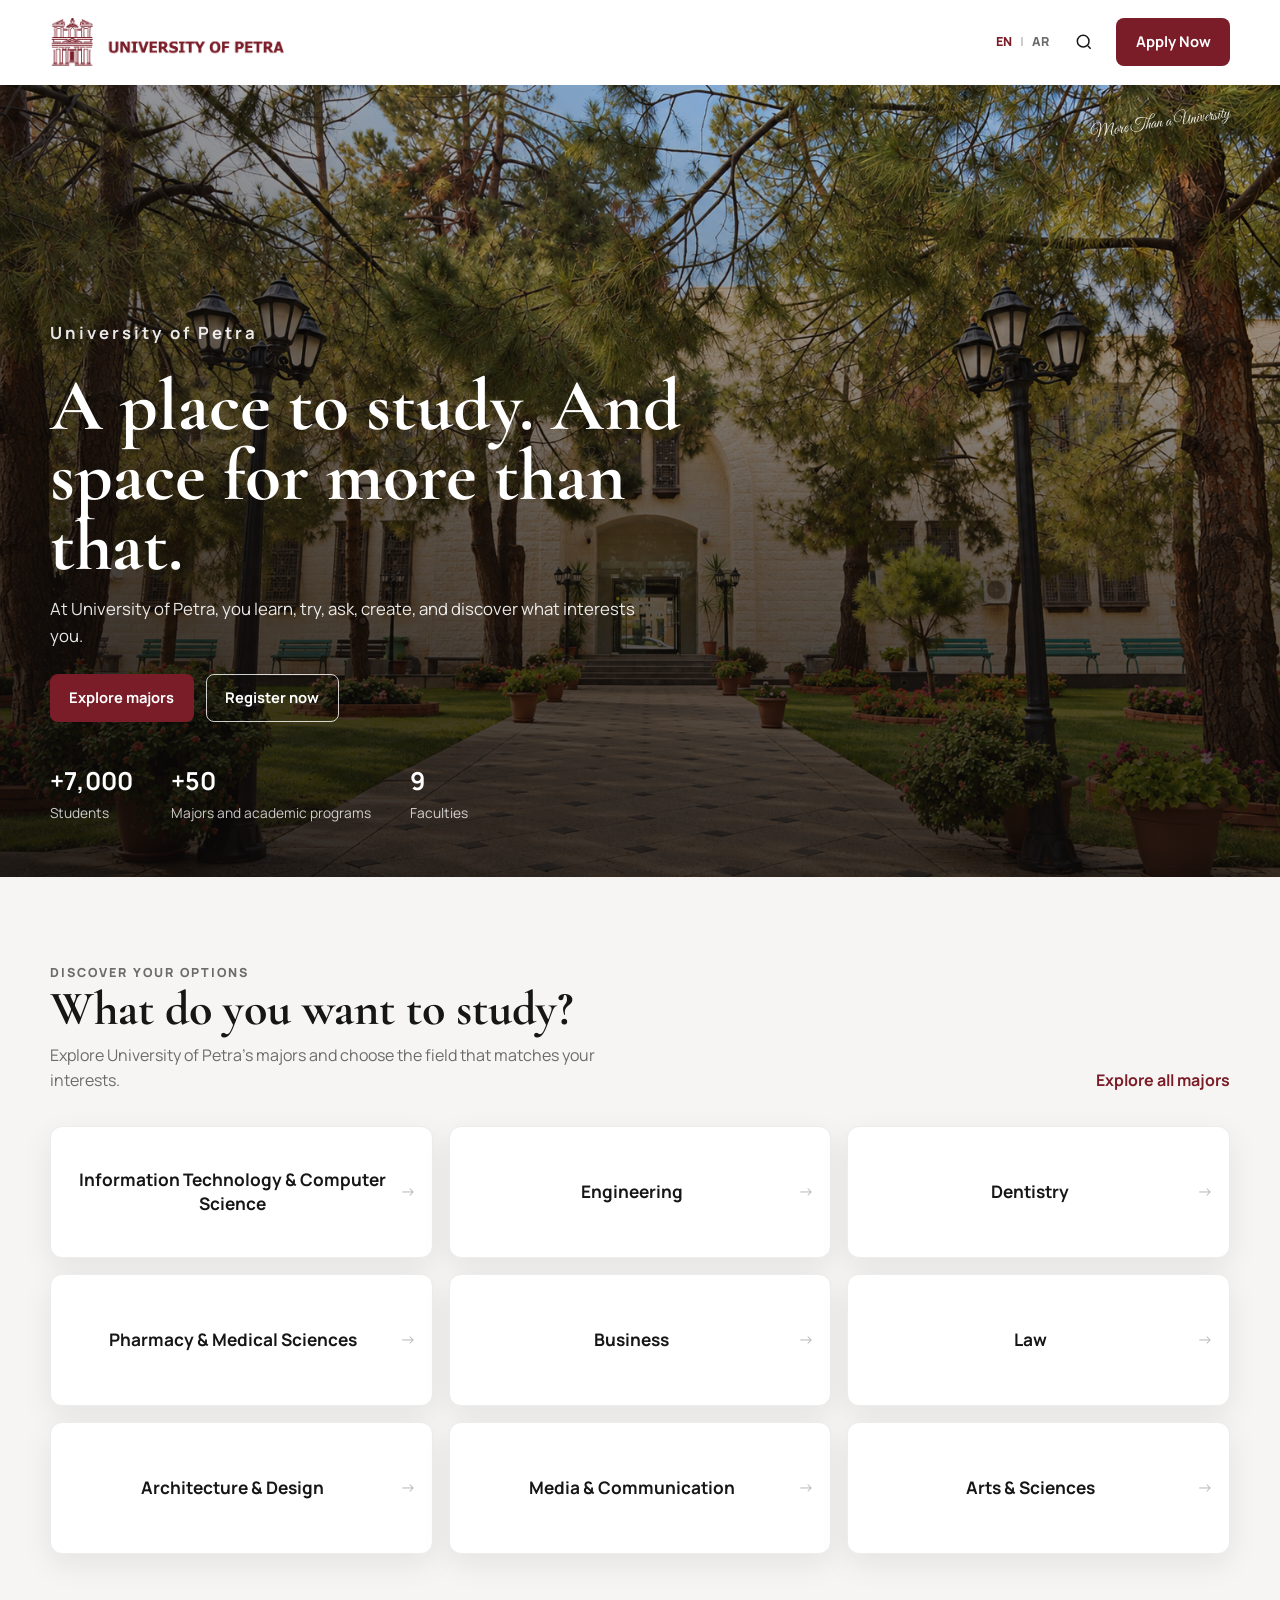
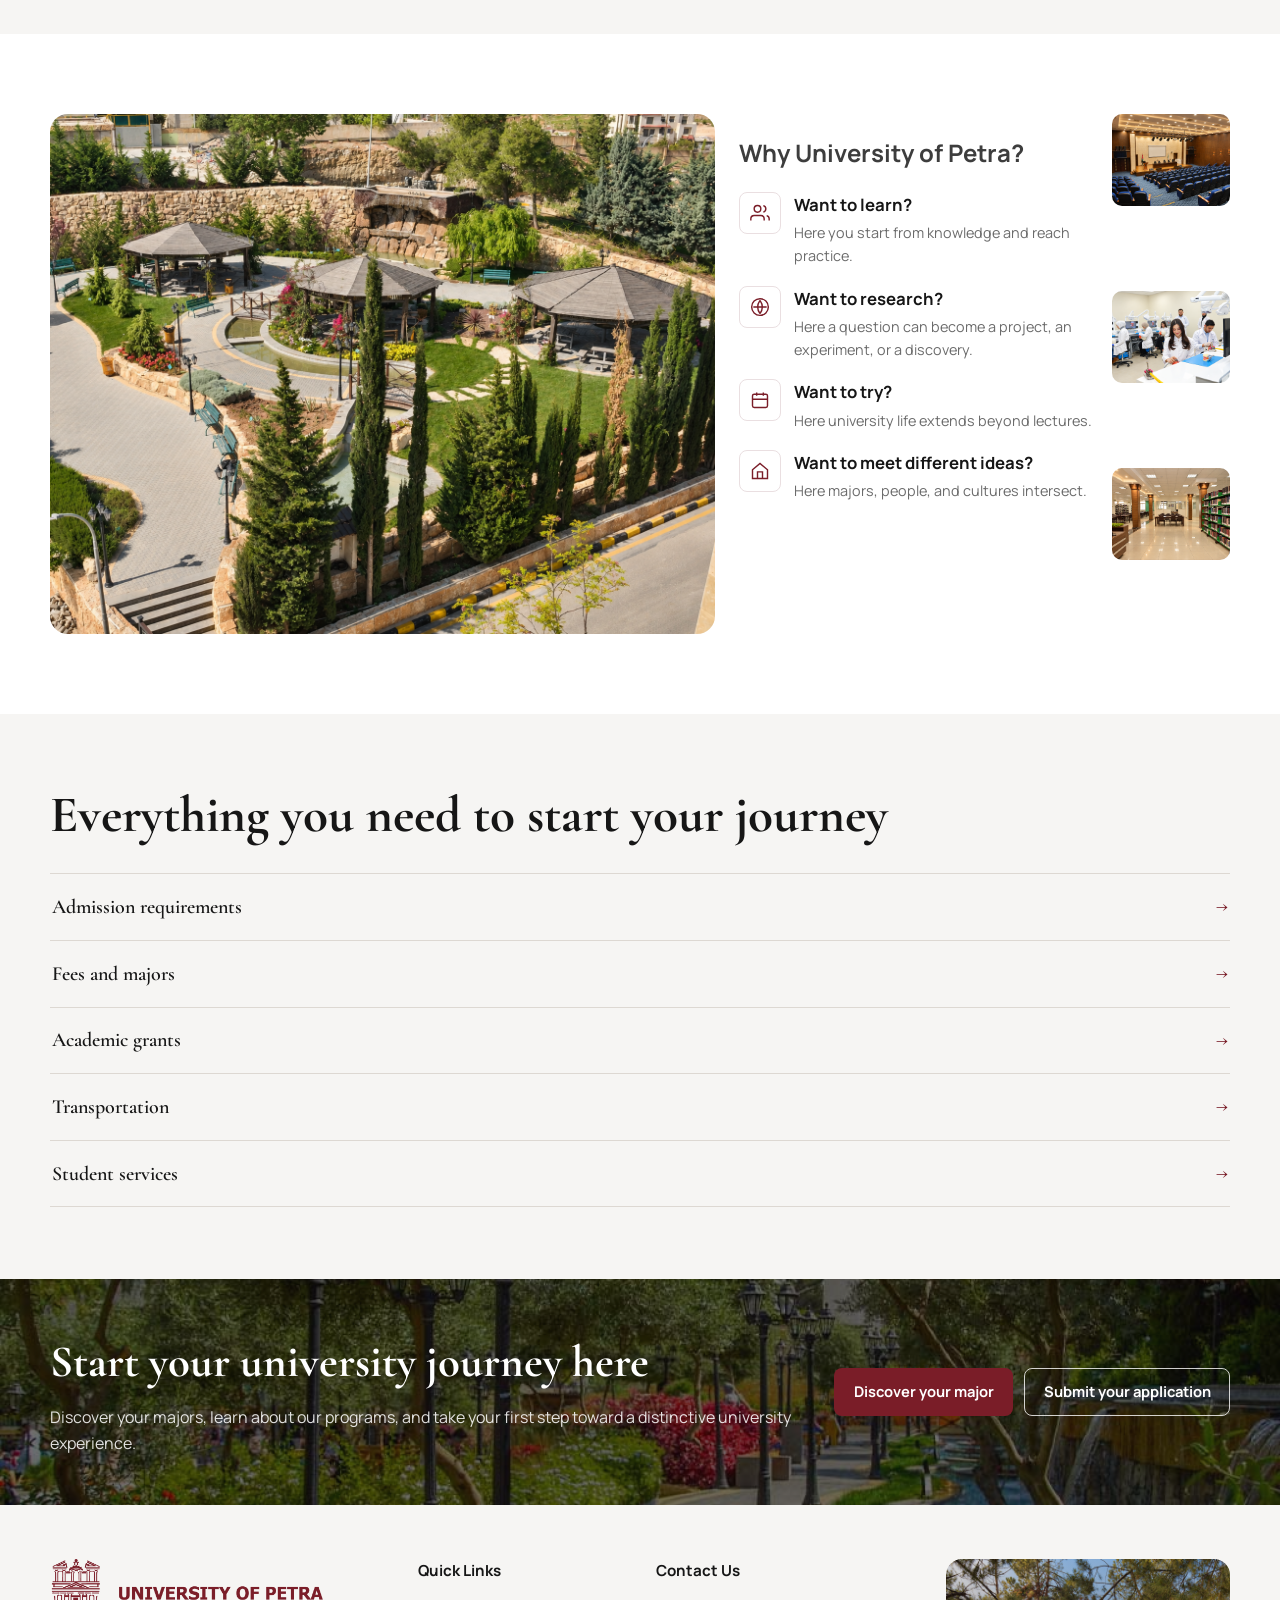
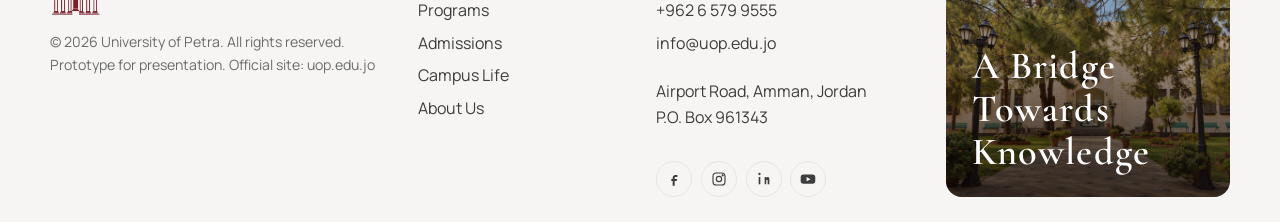
==== commit e04fb8b9: "Publish local landing images, Arabic font, and page-link updates." ====
--- a/index.html
+++ b/index.html
@@ -20,7 +20,7 @@
       content="A private university in Amman, Jordan with nine faculties, 7,000 students, and a multicultural campus community."
     />
     <meta property="og:url" content="https://www.uop.edu.jo/En/Pages/default.aspx" />
-    <meta property="og:image" content="assets/images/hero-campus.jpg" />
+    <meta property="og:image" content="assets/images/main-image.png" />
     <meta property="og:locale" content="en_JO" />
     <meta name="twitter:card" content="summary_large_image" />
     <meta name="twitter:title" content="University of Petra" />
@@ -72,11 +72,6 @@
         </a>
         <nav class="primary-nav" id="primary-nav" aria-label="Primary">
           <ul>
-            <li><a href="index.html" aria-current="page">Home</a></li>
-            <li><a href="programs.html">Programs</a></li>
-            <li><a href="admissions.html">Admissions</a></li>
-            <li><a href="campus-life.html">Campus Life</a></li>
-            <li><a href="about.html">About</a></li>
             <li class="nav-apply"><a class="btn btn--primary" href="https://edugate.uop.edu.jo/faces/ui/pages/guest/admissionOnline/index.xhtml" rel="noopener noreferrer">Apply Now</a></li>
           </ul>
         </nav>
@@ -102,7 +97,7 @@
       <section class="hero">
         <div class="hero__media">
           <img
-            src="assets/images/hero-campus.jpg"
+            src="assets/images/main-image.png"
             width="1600"
             height="900"
             alt="Students gathering on the stone amphitheater steps of the University of Petra campus in Amman"
@@ -117,7 +112,7 @@
             At University of Petra, you learn, try, ask, create, and discover what interests you.
           </p>
           <div class="hero__actions">
-            <a class="btn btn--primary" href="programs.html">Explore majors</a>
+            <a class="btn btn--primary" href="https://www.uop.edu.jo/en/pages/default.aspx" rel="noopener noreferrer">Explore majors</a>
             <a class="btn btn--ghost" href="https://edugate.uop.edu.jo/faces/ui/pages/guest/admissionOnline/index.xhtml" rel="noopener noreferrer">Register now</a>
           </div>
           <div class="hero__stats">
@@ -136,11 +131,11 @@
               <h2>What do you want to study?</h2>
               <p>Explore University of Petra’s majors and choose the field that matches your interests.</p>
             </div>
-            <a class="text-link" href="programs.html">Explore all majors</a>
+            <a class="text-link" href="https://www.uop.edu.jo/en/pages/default.aspx" rel="noopener noreferrer">Explore all majors</a>
           </div>
           <div class="interest-grid" data-faculty-grid>
             <noscript>
-              <p><a href="programs.html">View all faculties and programs</a></p>
+              <p><a href="https://www.uop.edu.jo/en/pages/default.aspx" rel="noopener noreferrer">View all faculties and programs</a></p>
             </noscript>
           </div>
         </div>
@@ -149,7 +144,7 @@
       <section class="section" id="campus">
         <div class="container campus">
           <article class="campus-feature">
-            <img src="assets/images/campus-main.jpg" width="900" height="700" alt="Stone pavilion and courtyard seating on the University of Petra campus" loading="lazy" />
+            <img src="assets/images/why-uop-main.png" width="900" height="700" alt="Stone pavilion and courtyard seating on the University of Petra campus" loading="lazy" />
           </article>
           <div class="campus-aside">
             <div>
@@ -194,9 +189,9 @@
             </ul>
             </div>
             <div class="life-thumbs">
-              <img src="assets/images/campus-clubs.jpg" width="236" height="184" alt="Campus pavilion used by students between classes" loading="lazy" />
-              <img src="assets/images/campus-sports.jpg" width="236" height="184" alt="University of Petra buses and landscaped campus near the clock tower" loading="lazy" />
-              <img src="assets/images/campus-events.jpg" width="236" height="184" alt="Landscaped courtyard and amphitheater used for campus gatherings" loading="lazy" />
+              <img src="assets/images/why-uop-1.png" width="236" height="184" alt="Campus pavilion used by students between classes" loading="lazy" />
+              <img src="assets/images/why-uop-2.png" width="236" height="184" alt="University of Petra buses and landscaped campus near the clock tower" loading="lazy" />
+              <img src="assets/images/why-uop-3.png" width="236" height="184" alt="Landscaped courtyard and amphitheater used for campus gatherings" loading="lazy" />
             </div>
           </div>
         </div>
@@ -248,7 +243,7 @@
             <p>Discover your majors, learn about our programs, and take your first step toward a distinctive university experience.</p>
           </div>
           <div class="cta__actions">
-            <a class="btn btn--on-dark" href="programs.html">Discover your major</a>
+            <a class="btn btn--on-dark" href="https://www.uop.edu.jo/en/pages/default.aspx" rel="noopener noreferrer">Discover your major</a>
             <a class="btn btn--ghost" href="https://edugate.uop.edu.jo/faces/ui/pages/guest/admissionOnline/index.xhtml" rel="noopener noreferrer">Submit your application</a>
           </div>
         </div>
@@ -266,10 +261,10 @@
         <div>
           <h2>Quick Links</h2>
           <ul>
-            <li><a href="programs.html">Programs</a></li>
-            <li><a href="admissions.html">Admissions</a></li>
-            <li><a href="campus-life.html">Campus Life</a></li>
-            <li><a href="about.html">About Us</a></li>
+            <li><a href="https://www.uop.edu.jo/en/pages/default.aspx" rel="noopener noreferrer">Programs</a></li>
+            <li><a href="https://www.uop.edu.jo/en/pages/default.aspx" rel="noopener noreferrer">Admissions</a></li>
+            <li><a href="https://www.uop.edu.jo/en/pages/default.aspx" rel="noopener noreferrer">Campus Life</a></li>
+            <li><a href="https://www.uop.edu.jo/en/pages/default.aspx" rel="noopener noreferrer">About Us</a></li>
           </ul>
         </div>
         <div>
@@ -287,7 +282,7 @@
           </div>
         </div>
         <div class="footer-motto">
-          <img src="assets/images/hero-campus.jpg" alt="" loading="lazy" />
+          <img src="assets/images/main-image.png" alt="" loading="lazy" />
           <p>A Bridge Towards Knowledge</p>
         </div>
       </div>
--- a/css/style.css
+++ b/css/style.css
@@ -8,7 +8,7 @@
   --line: #e6e6e6;
   --paper: #ffffff;
   --wash: #f6f5f3;
-  --footer: #141414;
+  --footer: #f6f5f3;
   --radius: 10px;
   --radius-lg: 18px;
   --shadow: 0 10px 30px rgba(22, 22, 22, 0.08);
@@ -18,6 +18,38 @@
   --serif: "Cormorant Garamond", Georgia, "Times New Roman", serif;
   --script: "Great Vibes", "Segoe Script", cursive;
   color-scheme: light;
+}
+
+@font-face {
+  font-family: "Helvetica Neue LT Arabic";
+  src: url("../assets/fonts/alfont_com_هلفيتيكا-عربي-.ttf") format("truetype");
+  font-weight: 400;
+  font-style: normal;
+  font-display: swap;
+}
+
+@font-face {
+  font-family: "Helvetica Neue LT Arabic";
+  src: url("../assets/fonts/alfont_com_هلفيتيكا-عربي-.ttf") format("truetype");
+  font-weight: 600;
+  font-style: normal;
+  font-display: swap;
+}
+
+@font-face {
+  font-family: "Helvetica Neue LT Arabic";
+  src: url("../assets/fonts/alfont_com_هلفيتيكا-عربي-.ttf") format("truetype");
+  font-weight: 700;
+  font-style: normal;
+  font-display: swap;
+}
+
+@font-face {
+  font-family: "Helvetica Neue LT Arabic";
+  src: url("../assets/fonts/alfont_com_هلفيتيكا-عربي-.ttf") format("truetype");
+  font-weight: 800;
+  font-style: normal;
+  font-display: swap;
 }
 
 *,
@@ -801,8 +833,8 @@
 }
 
 .site-footer {
-  background: var(--footer);
-  color: #d7d7d7;
+  background: #f6f5f3;
+  color: var(--text);
   padding: 3.4rem 0 1.6rem;
 }
 
@@ -813,26 +845,26 @@
 }
 
 .site-footer a {
-  color: #d7d7d7;
+  color: var(--text);
   text-decoration: none;
 }
 
 .site-footer a:hover {
-  color: #fff;
+  color: var(--maroon);
 }
 
 .site-footer .brand {
-  color: #fff;
+  color: var(--ink);
 }
 
 .footer-copy {
   margin-top: 1rem;
-  color: #9a9a9a;
+  color: var(--muted);
   font-size: 0.88rem;
 }
 
 .footer-grid h2 {
-  color: #fff;
+  color: var(--ink);
   font-size: 0.95rem;
   margin: 0 0 0.9rem;
 }
@@ -859,7 +891,7 @@
 .social a {
   width: 36px;
   height: 36px;
-  border: 1px solid #3a3a3a;
+  border: 1px solid var(--line);
   border-radius: 50%;
   display: grid;
   place-items: center;
@@ -1344,9 +1376,9 @@
 }
 
 html[dir="rtl"] {
-  --font: "Cairo", "Segoe UI", Tahoma, sans-serif;
-  --serif: "Amiri", "Noto Naskh Arabic", Georgia, serif;
-  --script: "Aref Ruqaa", "Amiri", serif;
+  --font: "Helvetica Neue LT Arabic";
+  --serif: "Helvetica Neue LT Arabic";
+  --script: "Helvetica Neue LT Arabic";
 }
 
 html[dir="rtl"] body {
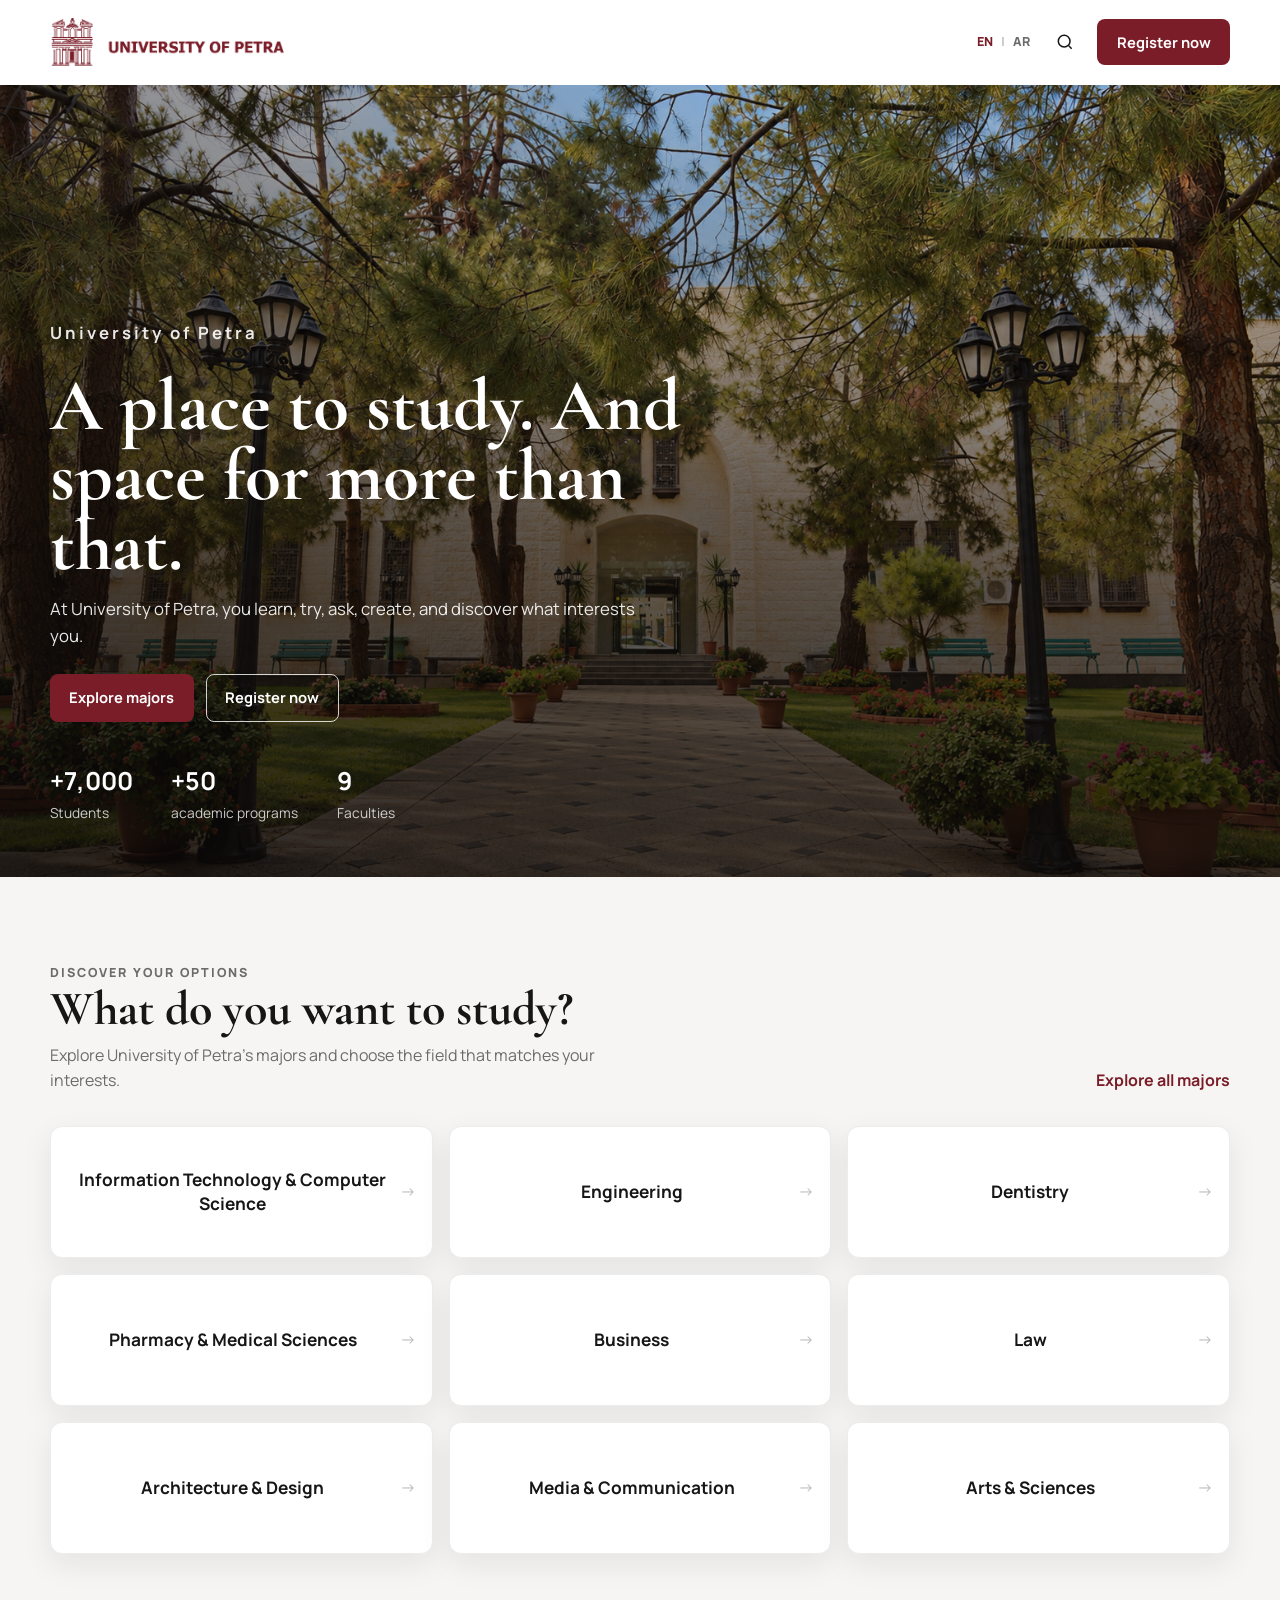
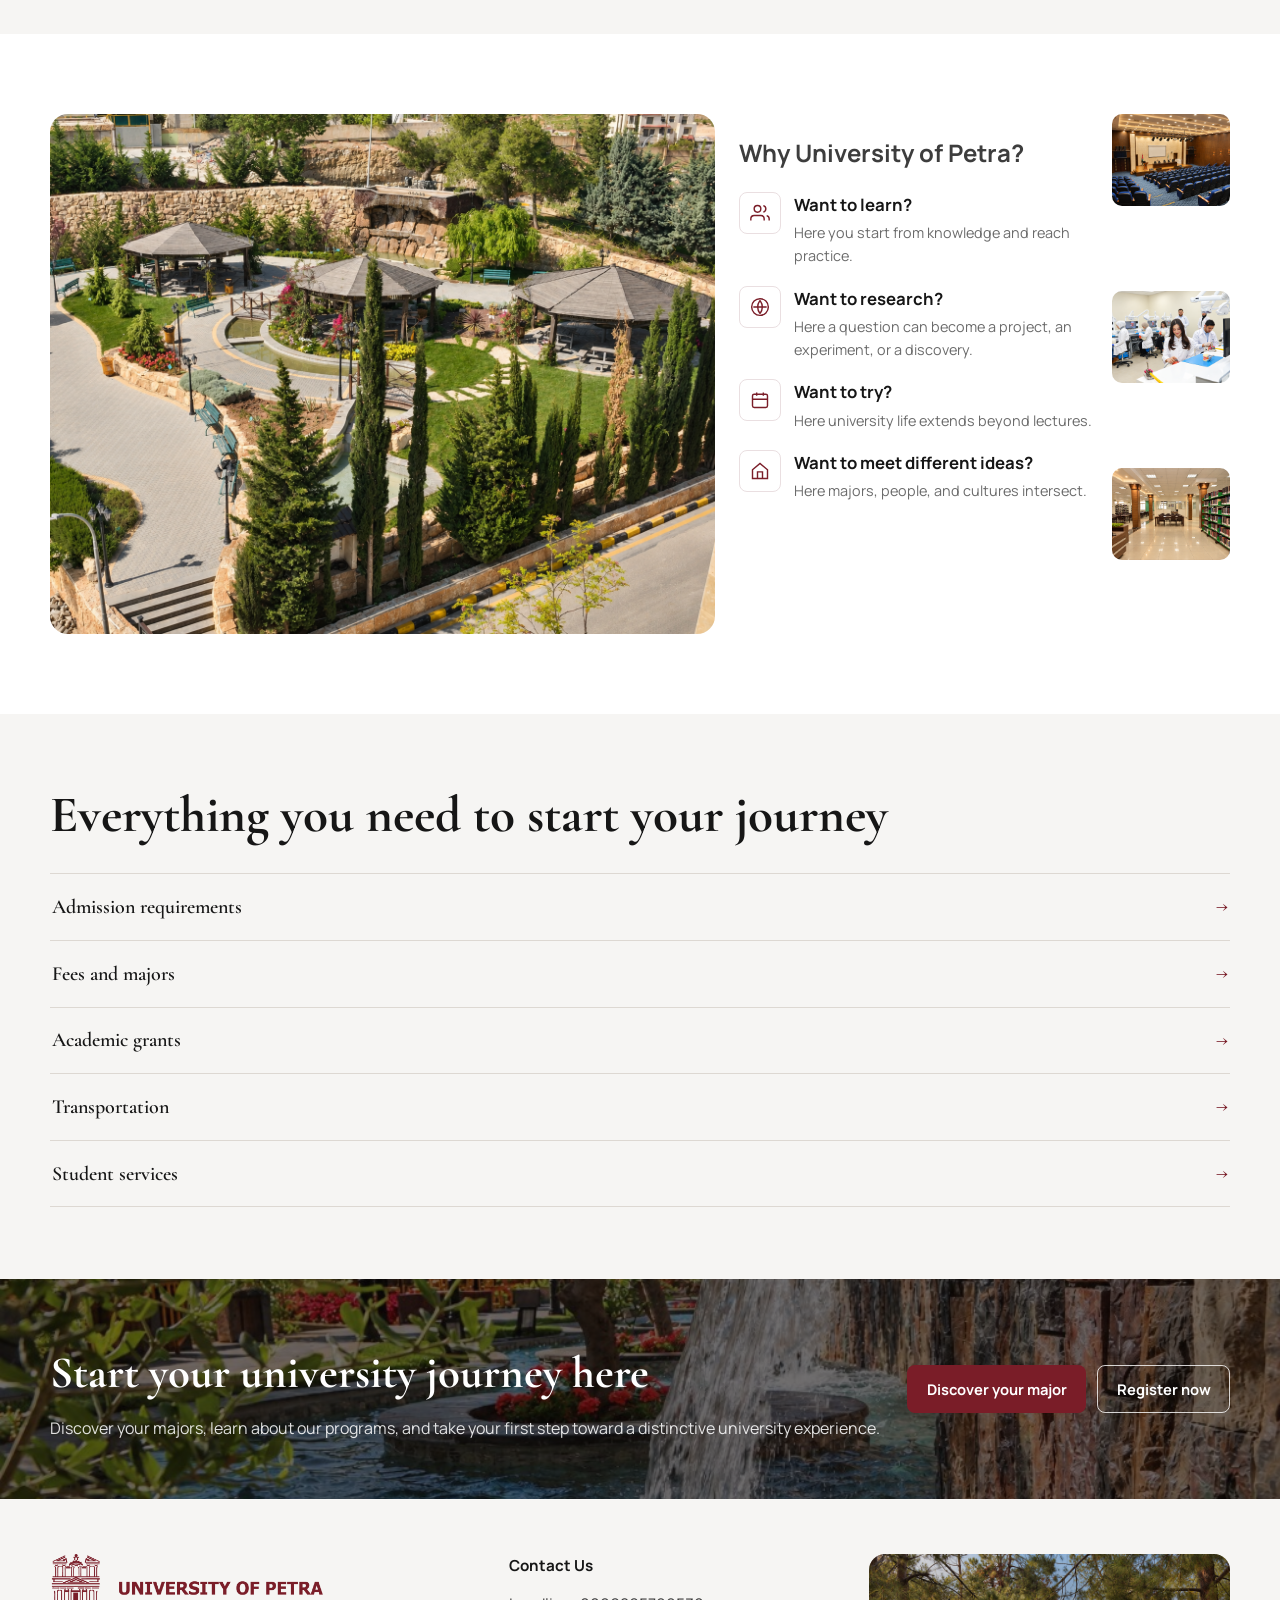
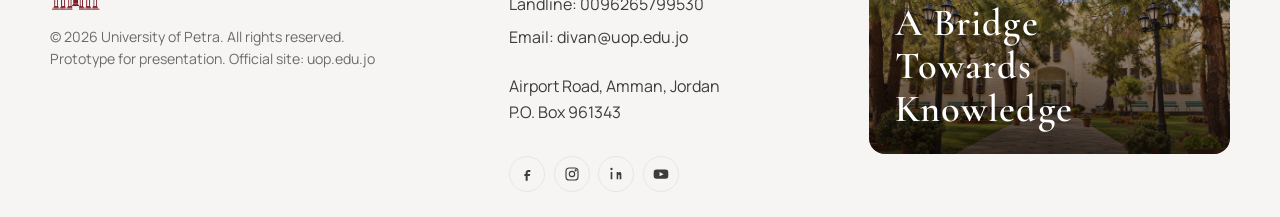
==== commit 1a2adde4: "Publish latest local landing-page, footer, and CTA updates." ====
--- a/index.html
+++ b/index.html
@@ -3,7 +3,7 @@
   <head>
     <meta charset="utf-8" />
     <meta name="viewport" content="width=device-width, initial-scale=1" />
-    <title>University of Petra | Your Future Starts Here</title>
+    <title>University of Petra | Majors and Admissions</title>
     <meta
       name="description"
       content="University of Petra in Amman, Jordan is home to 7,000 undergraduate and master's students across nine faculties. Explore programs, admissions, and campus life."
@@ -72,7 +72,7 @@
         </a>
         <nav class="primary-nav" id="primary-nav" aria-label="Primary">
           <ul>
-            <li class="nav-apply"><a class="btn btn--primary" href="https://edugate.uop.edu.jo/faces/ui/pages/guest/admissionOnline/index.xhtml" rel="noopener noreferrer">Apply Now</a></li>
+            <li class="nav-apply"><a class="btn btn--primary" href="https://edugate.uop.edu.jo/faces/ui/pages/guest/admissionOnline/index.xhtml" rel="noopener noreferrer">Register now</a></li>
           </ul>
         </nav>
         <div class="header-actions">
@@ -85,7 +85,7 @@
             <span class="visually-hidden">Search</span>
             <svg viewBox="0 0 24 24" fill="none" stroke="currentColor" stroke-width="1.8" aria-hidden="true"><circle cx="11" cy="11" r="7"/><path d="m20 20-3.5-3.5"/></svg>
           </button>
-          <a class="btn btn--primary" href="https://edugate.uop.edu.jo/faces/ui/pages/guest/admissionOnline/index.xhtml" rel="noopener noreferrer">Apply Now</a>
+          <a class="btn btn--primary" href="https://edugate.uop.edu.jo/faces/ui/pages/guest/admissionOnline/index.xhtml" rel="noopener noreferrer">Register now</a>
           <button class="nav-toggle" type="button" aria-expanded="false" aria-controls="primary-nav" aria-label="Open menu">
             <span></span>
           </button>
@@ -104,7 +104,6 @@
             fetchpriority="high"
           />
         </div>
-        <p class="hero__script">More Than a University</p>
         <div class="container hero__content">
           <p class="hero__kicker">University of Petra</p>
           <h1>A place to study. And space for more than that.</h1>
@@ -117,7 +116,7 @@
           </div>
           <div class="hero__stats">
             <div><strong>+7,000</strong><span>Students</span></div>
-            <div><strong>+50</strong><span>Majors and academic programs</span></div>
+            <div><strong>+50</strong><span>academic programs</span></div>
             <div><strong>9</strong><span>Faculties</span></div>
           </div>
         </div>
@@ -236,7 +235,7 @@
       </section>
 
       <section class="cta">
-        <img src="assets/images/cta-banner.jpg" width="1600" height="500" alt="Garden walkway and water feature on the University of Petra campus" loading="lazy" />
+        <img src="assets/images/cta-image.jpg" width="1600" height="500" alt="Garden walkway and water feature on the University of Petra campus" loading="lazy" />
         <div class="cta-inner">
           <div>
             <h2>Start your university journey here</h2>
@@ -244,7 +243,7 @@
           </div>
           <div class="cta__actions">
             <a class="btn btn--on-dark" href="https://www.uop.edu.jo/en/pages/default.aspx" rel="noopener noreferrer">Discover your major</a>
-            <a class="btn btn--ghost" href="https://edugate.uop.edu.jo/faces/ui/pages/guest/admissionOnline/index.xhtml" rel="noopener noreferrer">Submit your application</a>
+            <a class="btn btn--ghost" href="https://edugate.uop.edu.jo/faces/ui/pages/guest/admissionOnline/index.xhtml" rel="noopener noreferrer">Register now</a>
           </div>
         </div>
       </section>
@@ -259,19 +258,10 @@
           <p class="footer-copy">© <span data-year>2026</span> University of Petra. All rights reserved.<br />Prototype for presentation. Official site: uop.edu.jo</p>
         </div>
         <div>
-          <h2>Quick Links</h2>
-          <ul>
-            <li><a href="https://www.uop.edu.jo/en/pages/default.aspx" rel="noopener noreferrer">Programs</a></li>
-            <li><a href="https://www.uop.edu.jo/en/pages/default.aspx" rel="noopener noreferrer">Admissions</a></li>
-            <li><a href="https://www.uop.edu.jo/en/pages/default.aspx" rel="noopener noreferrer">Campus Life</a></li>
-            <li><a href="https://www.uop.edu.jo/en/pages/default.aspx" rel="noopener noreferrer">About Us</a></li>
-          </ul>
-        </div>
-        <div>
           <h2>Contact Us</h2>
           <div class="contact-list">
-            <a href="tel:+96265799555">+962 6 579 9555</a>
-            <a href="mailto:info@uop.edu.jo">info@uop.edu.jo</a>
+            <a href="tel:+96265799530">Landline: 0096265799530</a>
+            <a href="mailto:divan@uop.edu.jo">Email: divan@uop.edu.jo</a>
             <p>Airport Road, Amman, Jordan<br />P.O. Box 961343</p>
           </div>
           <div class="social">
--- a/css/style.css
+++ b/css/style.css
@@ -345,6 +345,17 @@
   color: #fff;
 }
 
+.header-actions .btn--primary,
+.nav-apply .btn--primary,
+.cta__actions .btn--ghost {
+  display: inline-flex;
+  align-items: center;
+  justify-content: center;
+  text-align: center;
+  white-space: nowrap;
+  line-height: 1.15;
+}
+
 .eyebrow {
   color: var(--maroon);
   font-size: 0.78rem;
@@ -840,8 +851,9 @@
 
 .footer-grid {
   display: grid;
-  grid-template-columns: 1.3fr 0.8fr 1fr 1.1fr;
+  grid-template-columns: 1.3fr 1fr 1.1fr;
   gap: 2rem;
+  align-items: start;
 }
 
 .site-footer a {
@@ -983,6 +995,11 @@
   color: #fff;
   background: var(--maroon);
   border-bottom: 0;
+  display: inline-flex;
+  align-items: center;
+  justify-content: center;
+  text-align: center;
+  padding: 0.7rem 1.15rem;
 }
 
 .prose h2 {
@@ -1431,8 +1448,9 @@
   text-align: right;
 }
 
-html[dir="rtl"] .journey,
-html[dir="rtl"] .video-frame {
+html[dir="rtl"] .header-actions .btn--primary,
+html[dir="rtl"] .nav-apply .btn--primary,
+html[dir="rtl"] .cta__actions .btn--ghost {
   text-align: center;
 }
 
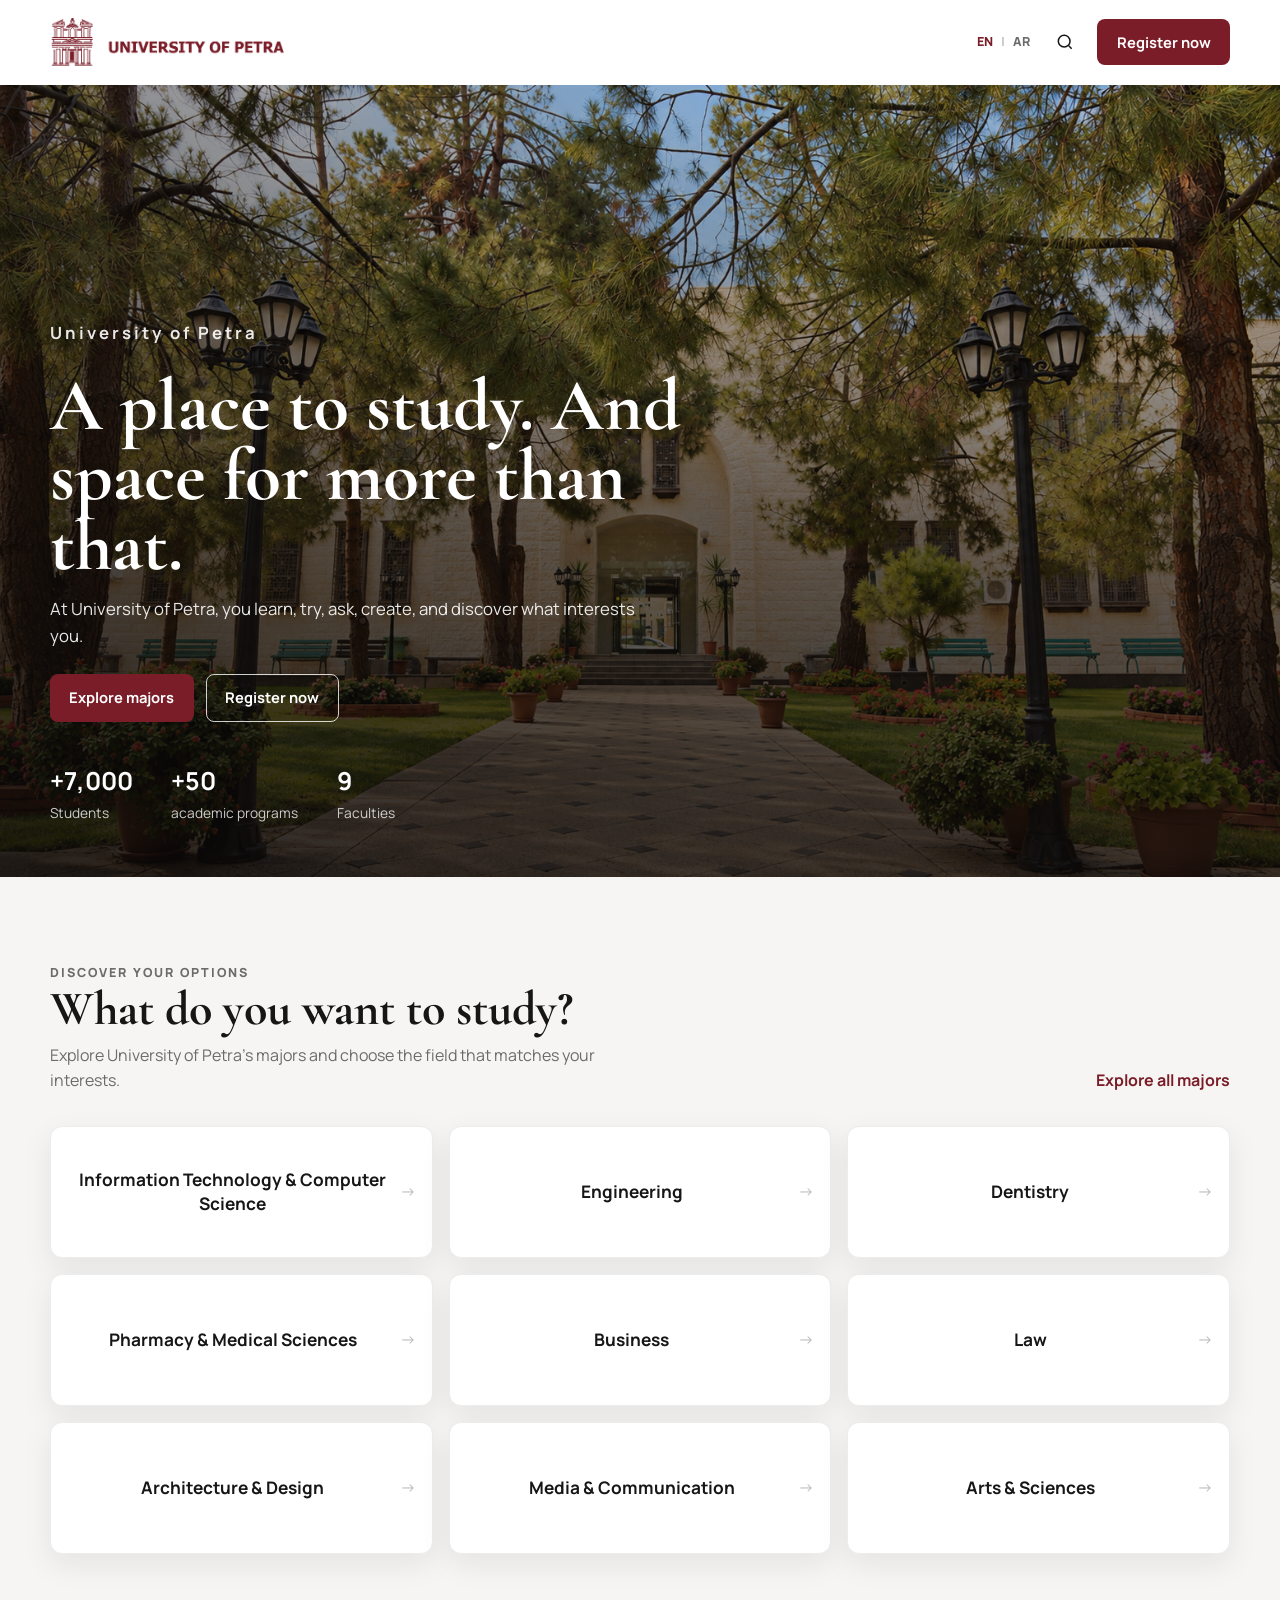
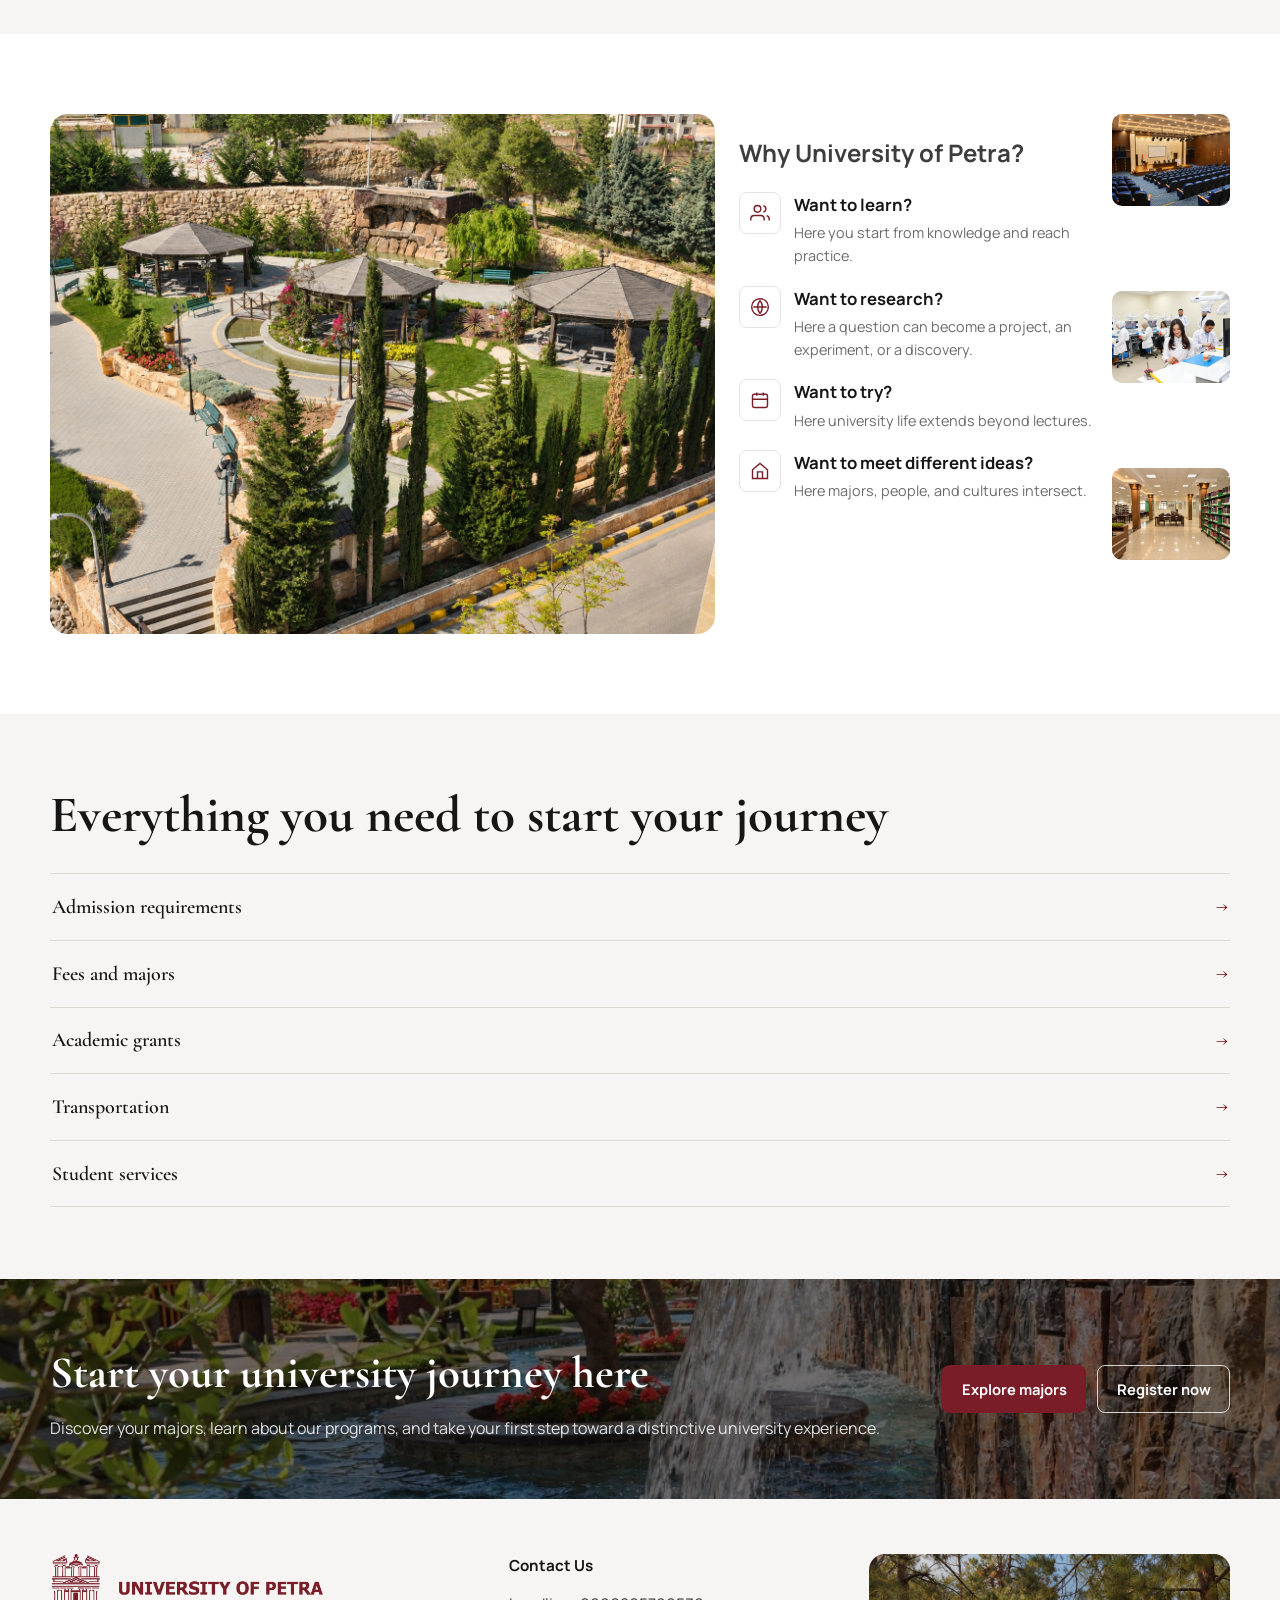
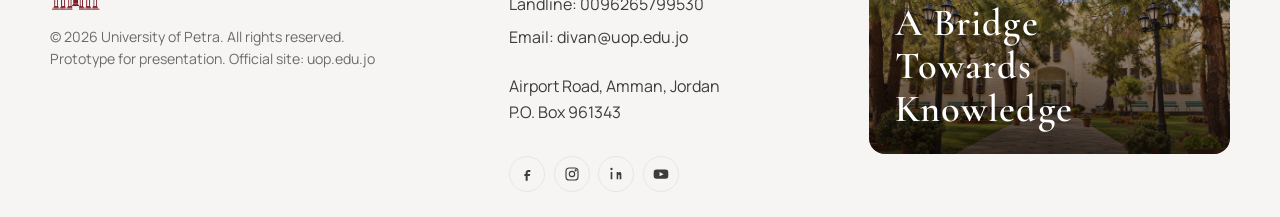
==== commit 210bc5ed: "Match Explore majors button labels on English and Arabic homepages." ====
--- a/index.html
+++ b/index.html
@@ -242,7 +242,7 @@
             <p>Discover your majors, learn about our programs, and take your first step toward a distinctive university experience.</p>
           </div>
           <div class="cta__actions">
-            <a class="btn btn--on-dark" href="https://www.uop.edu.jo/en/pages/default.aspx" rel="noopener noreferrer">Discover your major</a>
+            <a class="btn btn--on-dark" href="https://www.uop.edu.jo/en/pages/default.aspx" rel="noopener noreferrer">Explore majors</a>
             <a class="btn btn--ghost" href="https://edugate.uop.edu.jo/faces/ui/pages/guest/admissionOnline/index.xhtml" rel="noopener noreferrer">Register now</a>
           </div>
         </div>
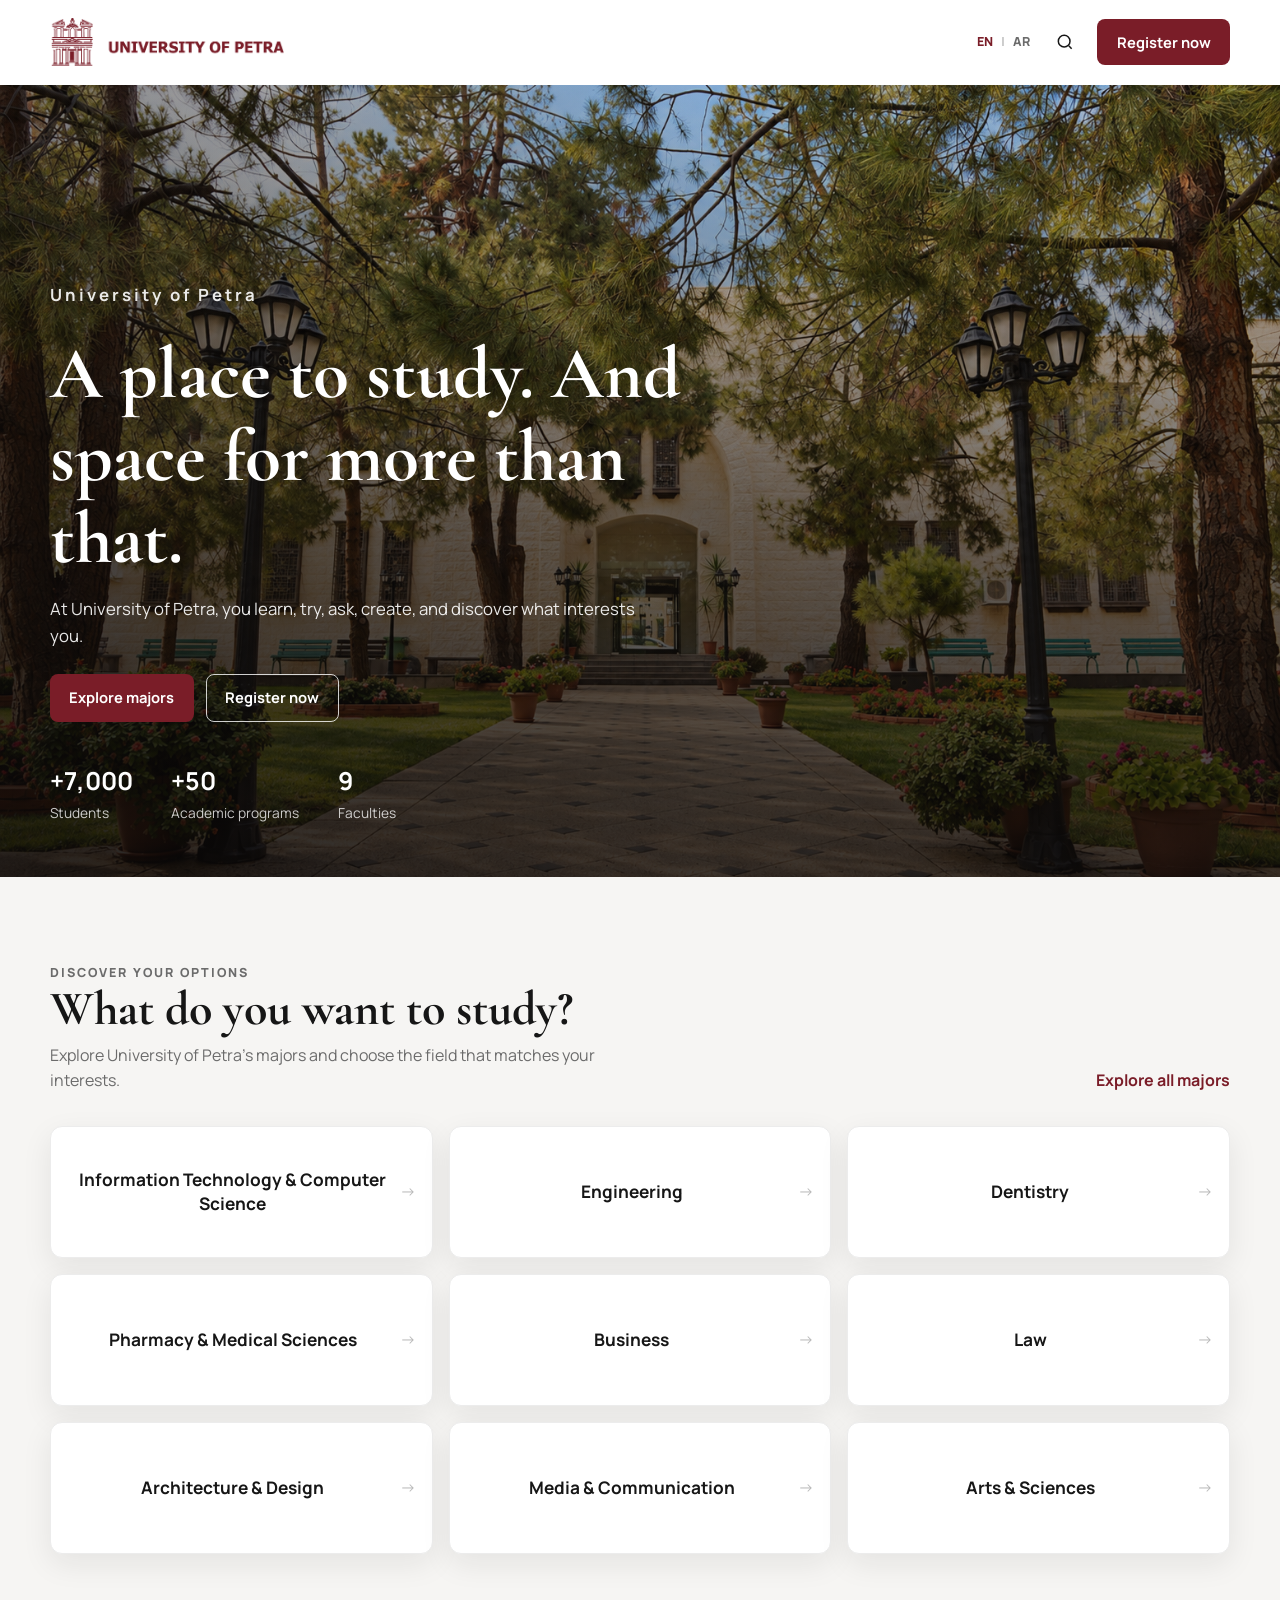
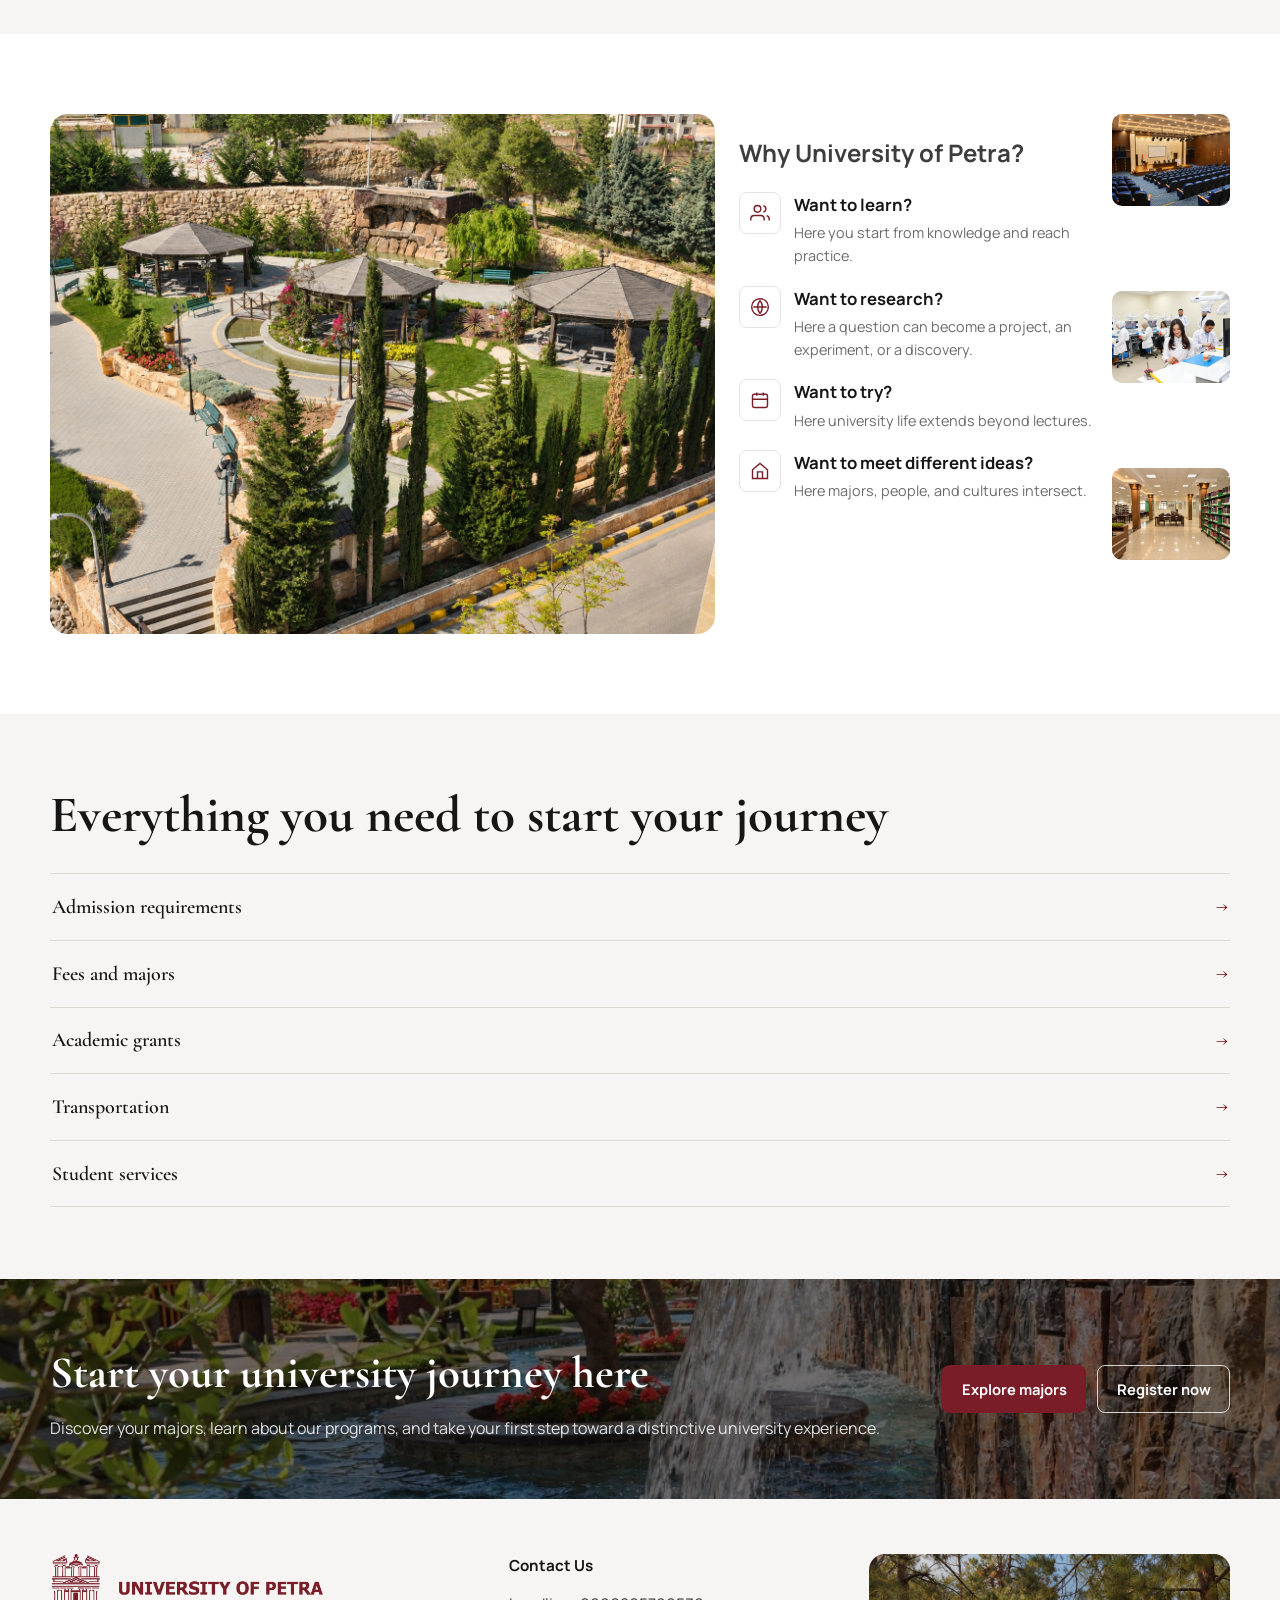
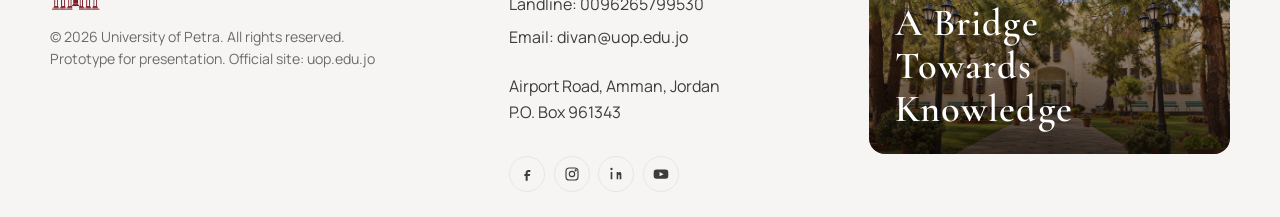
==== commit 6725d4d2: "Capitalize Academic programs in the English hero stats." ====
--- a/index.html
+++ b/index.html
@@ -116,7 +116,7 @@
           </div>
           <div class="hero__stats">
             <div><strong>+7,000</strong><span>Students</span></div>
-            <div><strong>+50</strong><span>academic programs</span></div>
+            <div><strong>+50</strong><span>Academic programs</span></div>
             <div><strong>9</strong><span>Faculties</span></div>
           </div>
         </div>
--- a/css/style.css
+++ b/css/style.css
@@ -430,7 +430,7 @@
 .hero h1 {
   font-family: var(--serif);
   font-size: clamp(2.6rem, 6vw, 4.6rem);
-  line-height: 0.95;
+  line-height: 1.12;
   color: #fff;
   margin: 0 0 1rem;
   font-weight: 700;
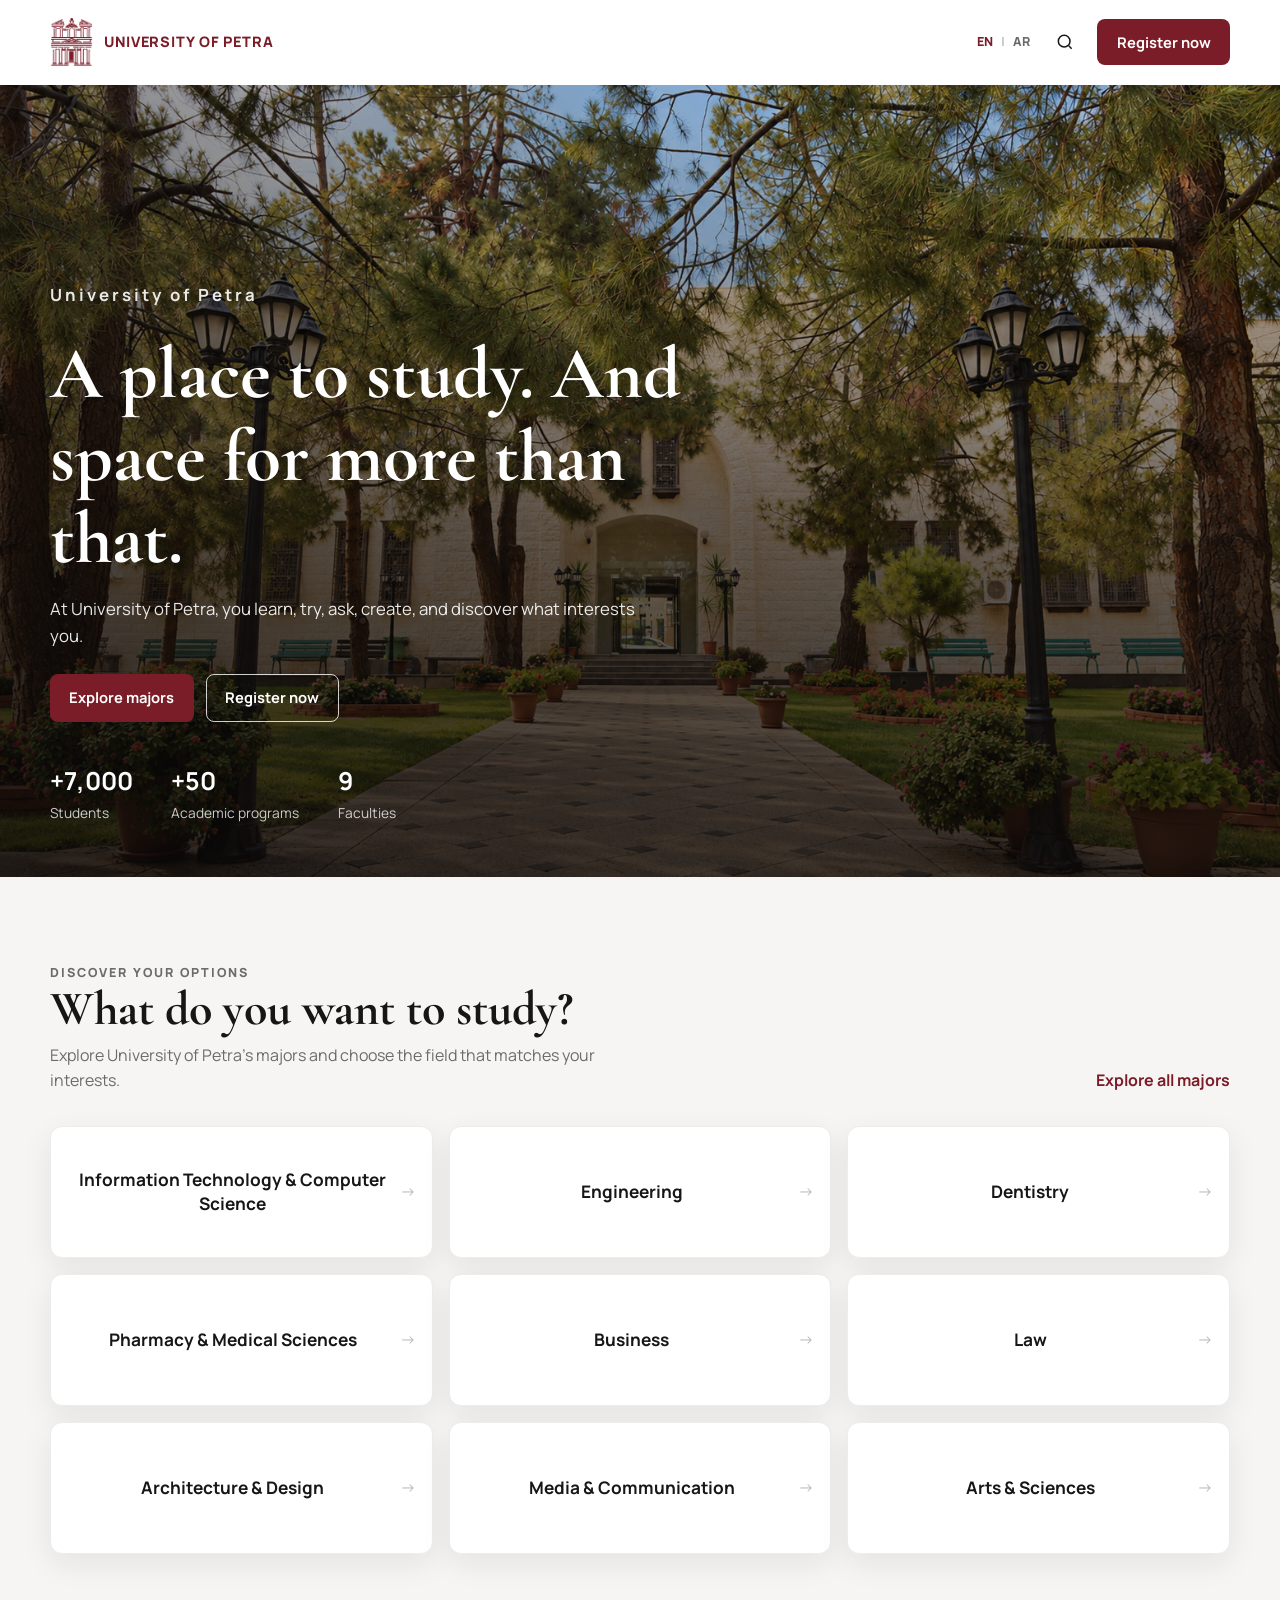
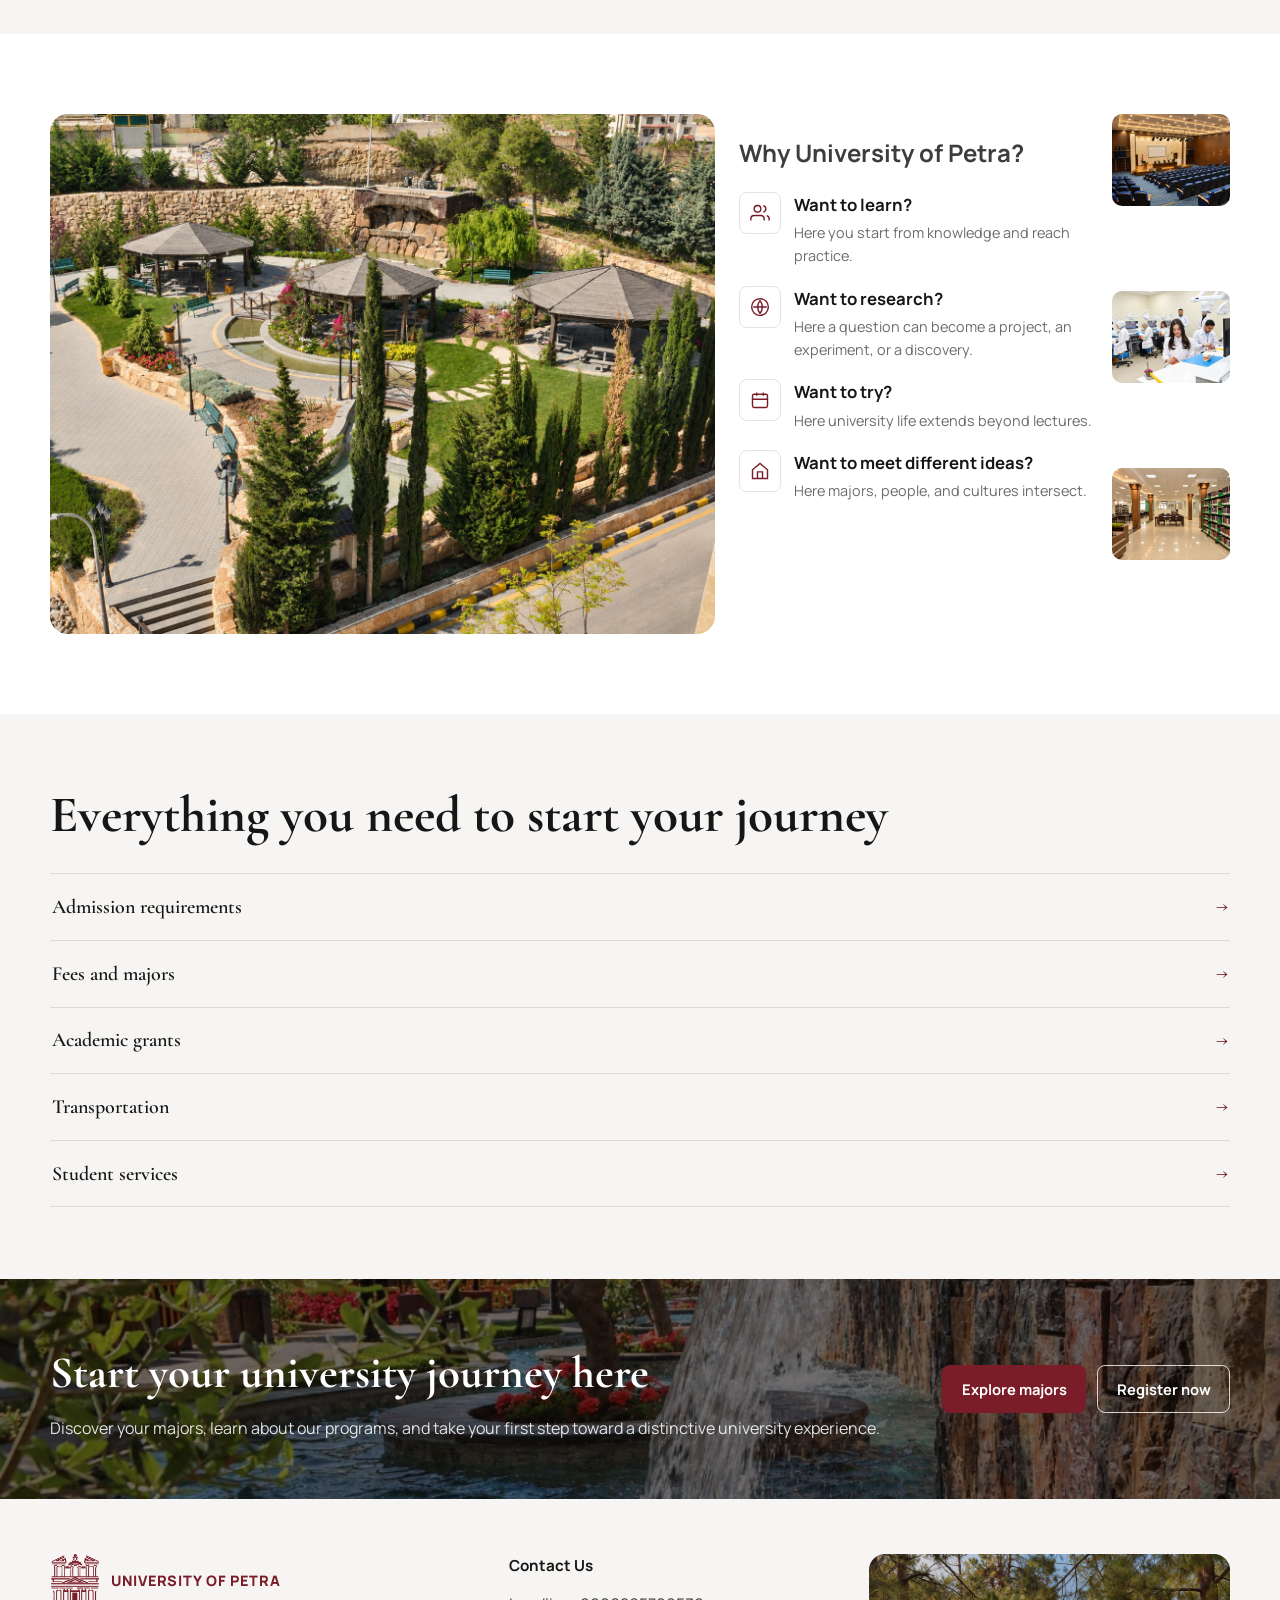
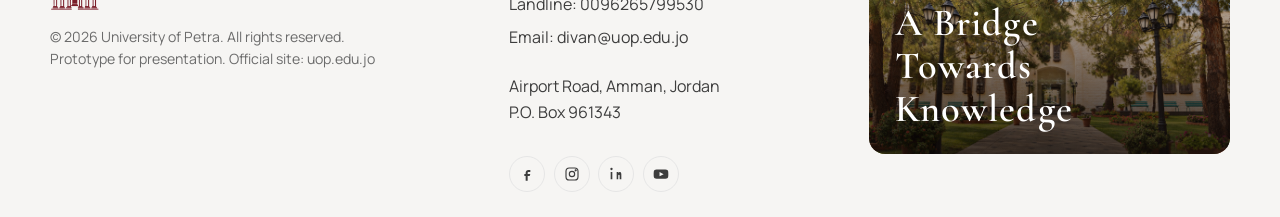
==== commit 45aa0a67: "Publish logo text, Arabic font path, and brand spacing updates." ====
--- a/index.html
+++ b/index.html
@@ -67,8 +67,9 @@
     <a class="skip-link" href="#main">Skip to content</a>
     <header class="site-header">
       <div class="header-inner">
-        <a class="brand" href="index.html">
-          <img class="brand__logo" src="assets/images/uop-logo.png" width="320" height="80" alt="University of Petra Logo - A Bridge Towards Knowledge" />
+        <a class="brand" href="index.html" aria-label="University of Petra">
+          <img class="brand__mark" src="assets/images/uop-mark.png" width="43" height="48" alt="" />
+          <span class="brand__name">University of Petra</span>
         </a>
         <nav class="primary-nav" id="primary-nav" aria-label="Primary">
           <ul>
@@ -252,8 +253,9 @@
     <footer class="site-footer">
       <div class="container footer-grid">
         <div>
-          <a class="brand" href="index.html">
-            <img class="brand__logo" src="assets/images/uop-logo.png" width="320" height="80" alt="University of Petra Logo - A Bridge Towards Knowledge" />
+          <a class="brand" href="index.html" aria-label="University of Petra">
+            <img class="brand__mark" src="assets/images/uop-mark.png" width="43" height="48" alt="" />
+            <span class="brand__name">University of Petra</span>
           </a>
           <p class="footer-copy">© <span data-year>2026</span> University of Petra. All rights reserved.<br />Prototype for presentation. Official site: uop.edu.jo</p>
         </div>
--- a/css/style.css
+++ b/css/style.css
@@ -22,7 +22,7 @@
 
 @font-face {
   font-family: "Helvetica Neue LT Arabic";
-  src: url("../assets/fonts/alfont_com_هلفيتيكا-عربي-.ttf") format("truetype");
+  src: url("../assets/fonts/HelveticaNeueLTArabic.ttf") format("truetype");
   font-weight: 400;
   font-style: normal;
   font-display: swap;
@@ -30,7 +30,7 @@
 
 @font-face {
   font-family: "Helvetica Neue LT Arabic";
-  src: url("../assets/fonts/alfont_com_هلفيتيكا-عربي-.ttf") format("truetype");
+  src: url("../assets/fonts/HelveticaNeueLTArabic.ttf") format("truetype");
   font-weight: 600;
   font-style: normal;
   font-display: swap;
@@ -38,7 +38,7 @@
 
 @font-face {
   font-family: "Helvetica Neue LT Arabic";
-  src: url("../assets/fonts/alfont_com_هلفيتيكا-عربي-.ttf") format("truetype");
+  src: url("../assets/fonts/HelveticaNeueLTArabic.ttf") format("truetype");
   font-weight: 700;
   font-style: normal;
   font-display: swap;
@@ -46,7 +46,7 @@
 
 @font-face {
   font-family: "Helvetica Neue LT Arabic";
-  src: url("../assets/fonts/alfont_com_هلفيتيكا-عربي-.ttf") format("truetype");
+  src: url("../assets/fonts/HelveticaNeueLTArabic.ttf") format("truetype");
   font-weight: 800;
   font-style: normal;
   font-display: swap;
@@ -153,9 +153,27 @@
 .brand {
   display: flex;
   align-items: center;
+  gap: 0.7rem;
   text-decoration: none;
-  color: var(--ink);
+  color: var(--maroon);
   flex-shrink: 0;
+}
+
+.brand__mark {
+  height: 48px;
+  width: auto;
+  flex-shrink: 0;
+  display: block;
+}
+
+.brand__name {
+  font-family: var(--font);
+  font-weight: 800;
+  font-size: clamp(0.72rem, 1.7vw, 0.9rem);
+  letter-spacing: 0.06em;
+  line-height: 1.15;
+  text-transform: uppercase;
+  color: var(--maroon);
 }
 
 .brand__logo {
@@ -163,6 +181,11 @@
   width: auto;
   max-width: min(260px, 46vw);
   display: block;
+}
+
+.site-footer .brand__mark {
+  height: 56px;
+  width: auto;
 }
 
 .site-footer .brand__logo {
@@ -1393,9 +1416,9 @@
 }
 
 html[dir="rtl"] {
-  --font: "Helvetica Neue LT Arabic";
-  --serif: "Helvetica Neue LT Arabic";
-  --script: "Helvetica Neue LT Arabic";
+  --font: "Helvetica Neue LT Arabic", Tahoma, sans-serif;
+  --serif: "Helvetica Neue LT Arabic", Tahoma, sans-serif;
+  --script: "Helvetica Neue LT Arabic", Tahoma, sans-serif;
 }
 
 html[dir="rtl"] body {
@@ -1433,8 +1456,14 @@
   transform: rotate(8deg);
 }
 
-html[dir="rtl"] .footer-motto p {
-  max-width: 12ch;
+html[dir="rtl"] .brand__name {
+  text-transform: none;
+  letter-spacing: 0;
+  font-weight: 900;
+  font-synthesis: weight;
+  -webkit-text-stroke: 0.65px currentColor;
+  paint-order: stroke fill;
+  font-size: clamp(0.82rem, 2vw, 1.02rem);
 }
 
 html[dir="rtl"] .primary-nav,
